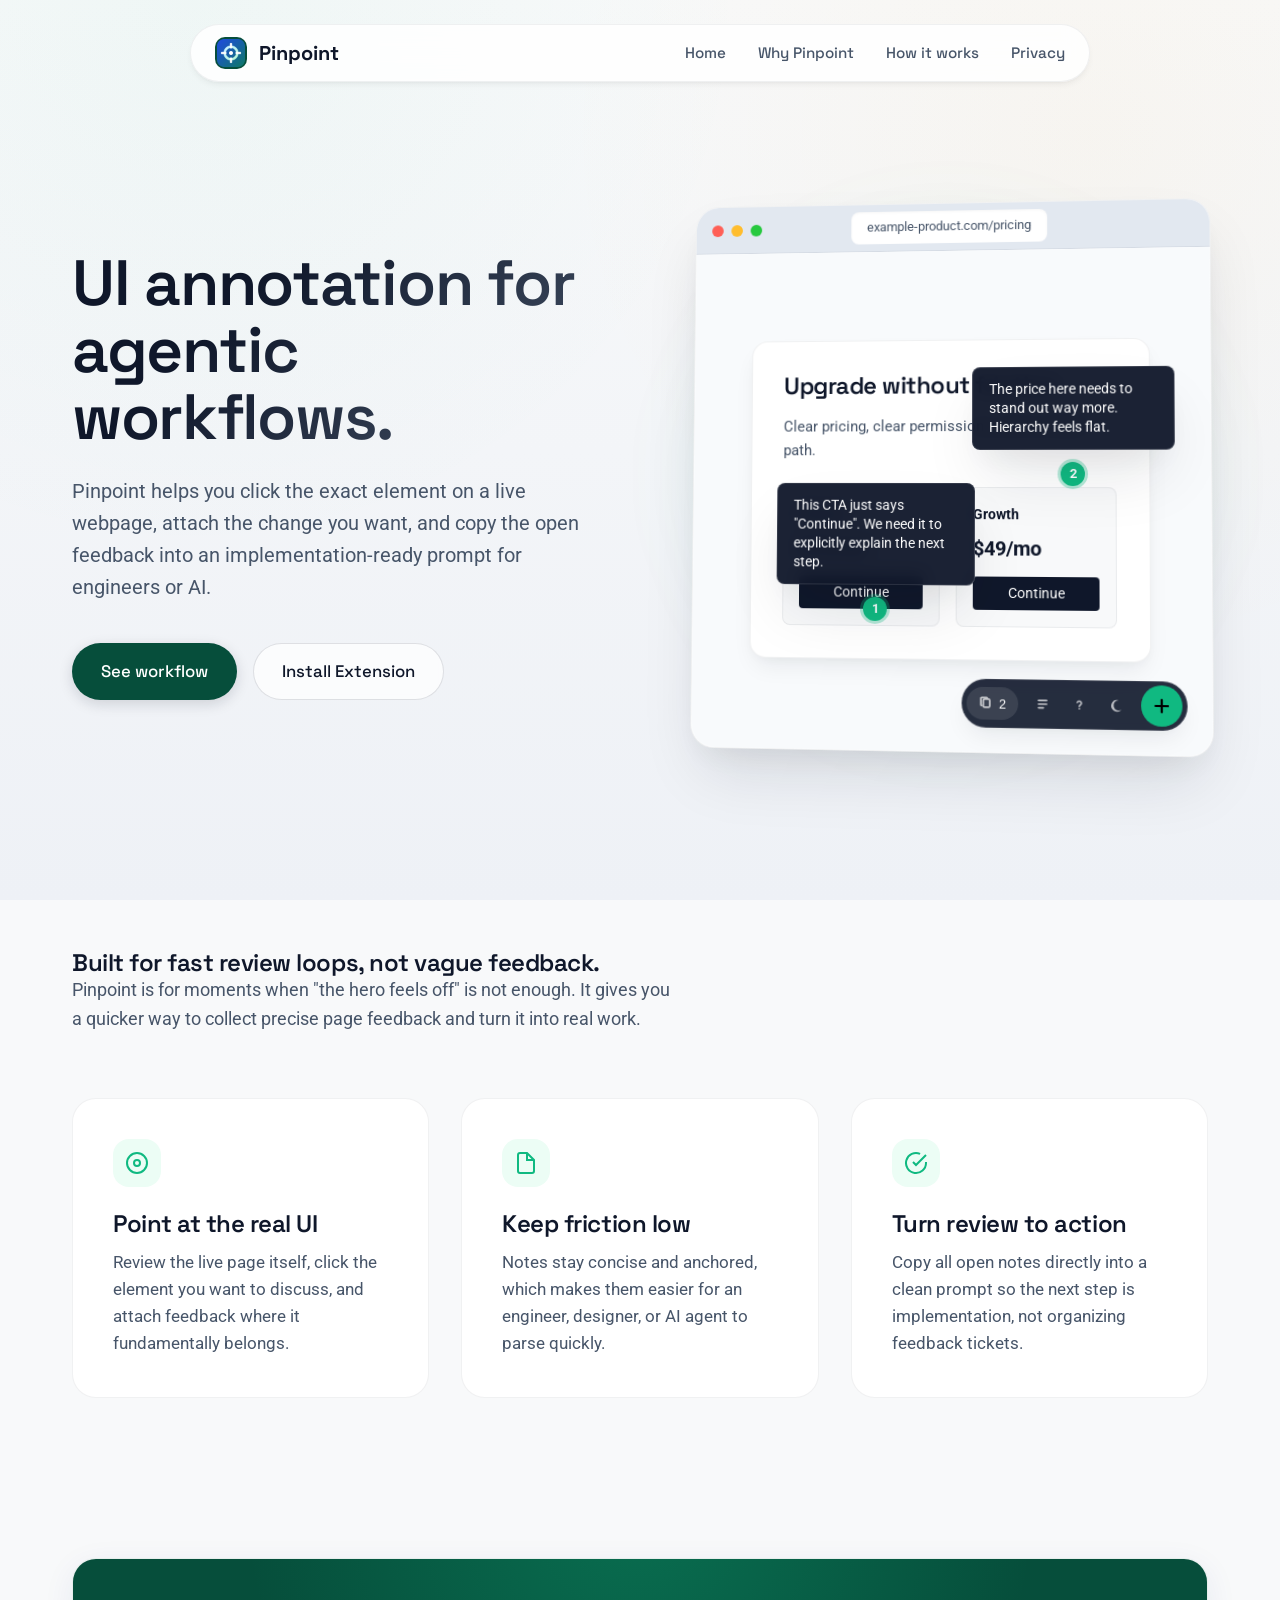
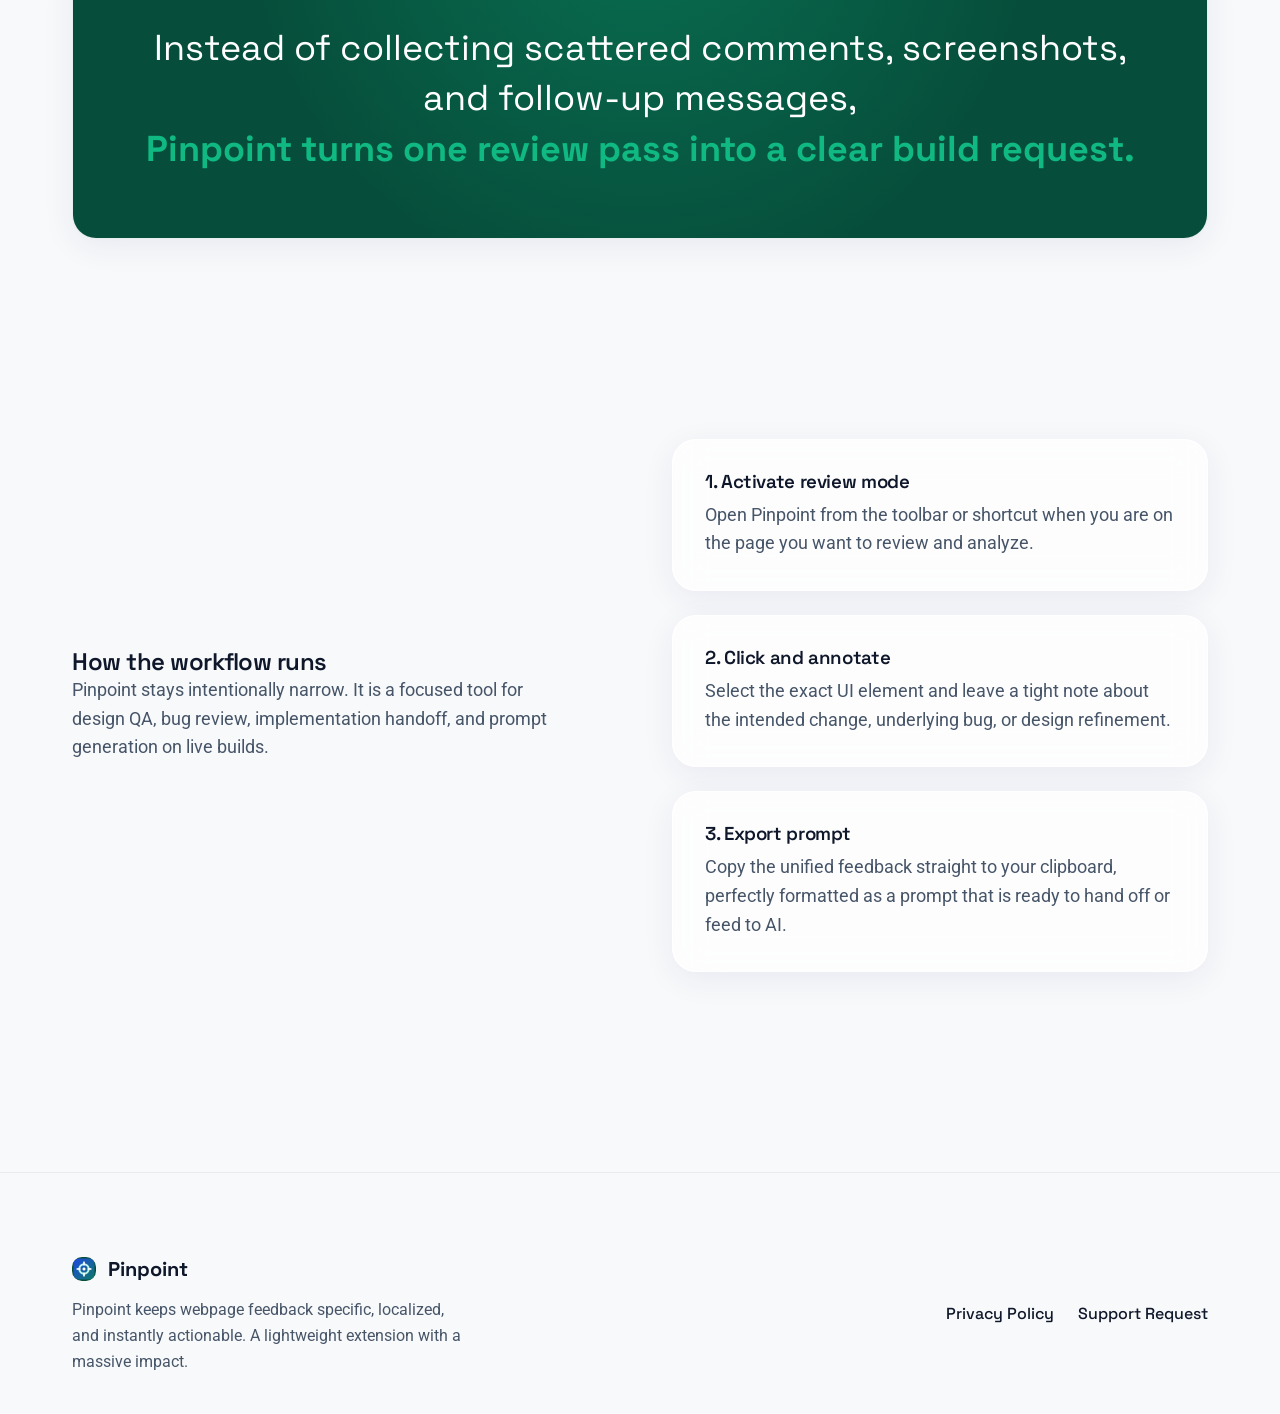
==== docs/index.html @ 6ac833c5 "chore: reset repo history and keep docs only" ====
<!doctype html>
<html lang="en">
  <head>
    <meta charset="utf-8" />
    <meta name="viewport" content="width=device-width, initial-scale=1" />
    <meta
      name="description"
      content="Pinpoint lets you annotate live webpages, capture precise UI feedback, and turn review notes into implementation-ready prompts."
    />
    <title>Pinpoint | Annotate Live UI and Turn Feedback Into Prompts</title>
    <link rel="icon" type="image/png" href="./assets/pinpoint-extension-icon.png" />
    <link rel="shortcut icon" type="image/png" href="./assets/pinpoint-extension-icon.png" />
    <link rel="stylesheet" href="./styles.css" />
  </head>
  <body>
    <!-- Navigation -->
    <div class="nav-wrapper">
      <nav class="navbar" aria-label="Primary">
        <a class="brand" href="#top" aria-label="Pinpoint home">
          <div class="brand-logo" aria-hidden="true">
            <img src="./assets/pinpoint-extension-icon.png" alt="" />
          </div>
          <span>Pinpoint</span>
        </a>
        <div class="nav-links">
          <a href="#top">Home</a>
          <a href="#why-pinpoint">Why Pinpoint</a>
          <a href="#how-it-works">How it works</a>
          <a href="./privacy.html">Privacy</a>
        </div>
      </nav>
    </div>

    <main id="top">
      <!-- Hero Section -->
      <section class="section hero">
        <div class="container grid-2">
          <div class="hero-content">
            <h1>UI annotation for agentic workflows.</h1>
            <p>
              Pinpoint helps you click the exact element on a live webpage, attach the change you want, and copy the open feedback into an implementation-ready prompt for engineers or AI.
            </p>
            <div class="hero-actions">
              <a class="btn btn-primary" href="#how-it-works">See workflow</a>
              <a class="btn btn-secondary" href="https://chromewebstore.google.com/">Install Extension</a>
            </div>
          </div>

          <!-- Browser Mockup Feature -->
          <div class="mockup-wrapper" aria-label="Pinpoint workflow preview">
            <div class="mockup-bg-blob"></div>
            <div class="browser-window">
              <div class="browser-header">
                <div class="browser-dots" aria-hidden="true">
                  <span class="dot-red"></span>
                  <span class="dot-yel"></span>
                  <span class="dot-grn"></span>
                </div>
                <div class="browser-url">example-product.com/pricing</div>
              </div>

              <div class="browser-body">
                <div class="browser-content-area">
                  <div class="mock-website">
                    <h2>Upgrade without friction</h2>
                    <p>Clear pricing, clear permissions, and a simple path.</p>
                    <div class="mock-grid">
                      <div class="mock-block">
                        <strong>Starter</strong>
                        <div style="font-size: 1.25rem; font-weight: 700; margin: 6px 0;">$15/mo</div>
                        <div style="margin-top: 12px; padding: 6px; background: var(--text-primary); color: white; text-align: center; border-radius: 4px;">Continue</div>
                      </div>
                      <div class="mock-block">
                        <strong>Growth</strong>
                        <div style="font-size: 1.25rem; font-weight: 700; margin: 6px 0;">$49/mo</div>
                        <div style="margin-top: 12px; padding: 6px; background: var(--text-primary); color: white; text-align: center; border-radius: 4px;">Continue</div>
                      </div>
                    </div>
                  </div>
                </div>

                <!-- Wireframe Toolbar mimicking real extension -->
                <div class="mock-anchor-shell">
                  <button class="mock-anchor-copy">
                    <svg viewBox="0 0 16 16" fill="none" stroke="currentColor" stroke-width="2" aria-hidden="true" style="width:14px;height:14px;opacity:0.7;">
                      <rect x="5.2" y="3.2" width="7.3" height="9.3" rx="1.6" />
                      <path d="M9.8 3.2V2.5a1 1 0 0 0-1-1H3.5a1 1 0 0 0-1 1v7.3a1 1 0 0 0 1 1h.7" />
                    </svg>
                    <span>2</span>
                  </button>
                  <div class="mock-anchor-actions">
                    <button>
                      <svg viewBox="0 0 20 20" fill="none" stroke="currentColor" stroke-width="2" stroke-linecap="round" style="width: 16px; height: 16px;"><path d="M5 5.5h10M5 10h10M5 14.5h6" /></svg>
                    </button>
                    <button>
                      <svg viewBox="0 0 20 20" fill="none" stroke="currentColor" stroke-width="2" stroke-linecap="round" style="width: 16px; height: 16px;"><path d="M7.5 7.2a2.6 2.6 0 0 1 5 1c0 1.8-2.5 2.2-2.5 4" /><path d="M10 14.9h.01" /></svg>
                    </button>
                    <button>
                      <svg viewBox="0 0 24 24" fill="currentColor" style="width: 16px; height: 16px;"><path d="M15.5 4.5a7.5 7.5 0 1 0 4 13.85A8.5 8.5 0 1 1 15.5 4.5z" /></svg>
                    </button>
                  </div>
                  <button class="mock-anchor-button" data-state="active">
                    <svg viewBox="0 0 24 24" stroke="currentColor" stroke-width="2.2" stroke-linecap="round" stroke-linejoin="round" fill="none" style="width: 24px; height: 24px;">
                      <path d="M12 6v12" /><path d="M6 12h12" />
                    </svg>
                  </button>
                </div>

                <!-- Interactive overlay annotations physically anchored to markers -->
                <div class="pin-wrapper pin-1-wrap">
                  <div class="annotation-pin">1</div>
                  <div class="annotation-popup popup-up">
                    This CTA just says "Continue". We need it to explicitly explain the next step.
                  </div>
                </div>

                <div class="pin-wrapper pin-2-wrap">
                  <div class="annotation-pin">2</div>
                  <div class="annotation-popup popup-up">
                    The price here needs to stand out way more. Hierarchy feels flat.
                  </div>
                </div>
              </div>
            </div>
          </div>
        </div>
      </section>

      <!-- Why Pinpoint -->
      <section class="section section-sm" id="why-pinpoint">
        <div class="container">
          <div style="max-width: 600px; margin-bottom: 64px;">
            <h2>Built for fast review loops, not vague feedback.</h2>
            <p>
              Pinpoint is for moments when "the hero feels off" is not enough. It gives you a quicker way to collect precise page feedback and turn it into real work.
            </p>
          </div>

          <div class="grid-3">
            <div class="card">
              <div class="card-icon">
                <svg viewBox="0 0 24 24" fill="none" stroke="currentColor" stroke-width="2">
                  <circle cx="12" cy="12" r="10"></circle>
                  <circle cx="12" cy="12" r="3"></circle>
                </svg>
              </div>
              <h3>Point at the real UI</h3>
              <p>Review the live page itself, click the element you want to discuss, and attach feedback where it fundamentally belongs.</p>
            </div>

            <div class="card">
              <div class="card-icon">
                <svg viewBox="0 0 24 24" fill="none" stroke="currentColor" stroke-width="2">
                  <path d="M13 2H6a2 2 0 0 0-2 2v16a2 2 0 0 0 2 2h12a2 2 0 0 0 2-2V9z"></path>
                  <polyline points="13 2 13 9 20 9"></polyline>
                </svg>
              </div>
              <h3>Keep friction low</h3>
              <p>Notes stay concise and anchored, which makes them easier for an engineer, designer, or AI agent to parse quickly.</p>
            </div>

            <div class="card">
              <div class="card-icon">
                <svg viewBox="0 0 24 24" fill="none" stroke="currentColor" stroke-width="2">
                  <path d="M22 11.08V12a10 10 0 1 1-5.93-9.14"></path>
                  <polyline points="22 4 12 14.01 9 11.01"></polyline>
                </svg>
              </div>
              <h3>Turn review to action</h3>
              <p>Copy all open notes directly into a clean prompt so the next step is implementation, not organizing feedback tickets.</p>
            </div>
          </div>
        </div>
      </section>

      <!-- Banner / Quote -->
      <section class="section section-sm">
        <div class="container">
          <div class="quote-box glass-panel">
            <p>
              Instead of collecting scattered comments, screenshots, and follow-up messages, <br/><strong>Pinpoint turns one review pass into a clear build request.</strong>
            </p>
          </div>
        </div>
      </section>

      <!-- How it Works -->
      <section class="section" id="how-it-works">
        <div class="container grid-2">
          <div>
            <h2>How the workflow runs</h2>
            <p style="max-width: 480px;">
              Pinpoint stays intentionally narrow. It is a focused tool for design QA, bug review, implementation handoff, and prompt generation on live builds.
            </p>
          </div>
          
          <div style="display: flex; flex-direction: column; gap: 24px;">
            <div class="glass-panel" style="padding: 32px;">
              <h3 style="margin-bottom: 8px;">1. Activate review mode</h3>
              <p>Open Pinpoint from the toolbar or shortcut when you are on the page you want to review and analyze.</p>
            </div>
            <div class="glass-panel" style="padding: 32px;">
              <h3 style="margin-bottom: 8px;">2. Click and annotate</h3>
              <p>Select the exact UI element and leave a tight note about the intended change, underlying bug, or design refinement.</p>
            </div>
            <div class="glass-panel" style="padding: 32px;">
              <h3 style="margin-bottom: 8px;">3. Export prompt</h3>
              <p>Copy the unified feedback straight to your clipboard, perfectly formatted as a prompt that is ready to hand off or feed to AI.</p>
            </div>
          </div>
        </div>
      </section>
    </main>

    <!-- Footer -->
    <footer>
      <div class="container footer-content">
        <div class="footer-brand">
          <div class="brand">
            <div class="brand-logo" style="width: 24px; height: 24px;">
              <img src="./assets/pinpoint-extension-icon.png" alt="" />
            </div>
            Pinpoint
          </div>
          <p>Pinpoint keeps webpage feedback specific, localized, and instantly actionable. A lightweight extension with a massive impact.</p>
        </div>
        
        <div class="footer-links">
          <a href="./privacy.html">Privacy Policy</a>
          <a href="mailto:ztnbqfspcs@privaterelay.appleid.com">Support Request</a>
        </div>
      </div>
    </footer>
  </body>
</html>
---- docs/styles.css ----
/* Pinpoint Extension - Premium Design System */

@import url('https://fonts.googleapis.com/css2?family=Roboto:wght@400;500;700&family=Space+Grotesk:wght@400;500;600;700&display=swap');

:root {
  /* Color System */
  /* A refined, ultra-modern low-contrast background layered with distinct vibrant accents */
  --bg-primary: #f8f9fa;
  --bg-secondary: #eef1f6;
  --bg-tertiary: #e2e8f0;
  
  --surface-default: rgba(255, 255, 255, 0.7);
  --surface-solid: #ffffff;
  --surface-raised: rgba(255, 255, 255, 0.9);
  --surface-inverse: #064e3b; /* Dark solid surface for primary CTAs, logo bg, etc. */
  
  --text-primary: #0f172a;
  --text-secondary: #475569;
  --text-inverse: #ffffff;
  
  --border-subtle: rgba(15, 23, 42, 0.06);
  --border-strong: rgba(15, 23, 42, 0.12);
  
  /* Brand Accents - Emerald & Deep Slate */
  --accent-base: #10b981;
  --accent-hover: #059669;
  --accent-deep: #064e3b;
  --accent-surface: #ecfdf5;
  --accent-glow: rgba(16, 185, 129, 0.25);
  
  --gold-highlight: #f59e0b;
  --gold-glow: rgba(245, 158, 11, 0.2);

  /* Typography */
  --font-heading: 'Space Grotesk', system-ui, -apple-system, sans-serif;
  --font-body: 'Roboto', system-ui, -apple-system, sans-serif;

  /* Shadows for depth */
  --shadow-sm: 0 4px 6px -1px rgba(0, 0, 0, 0.05), 0 2px 4px -2px rgba(0, 0, 0, 0.05);
  --shadow-md: 0 12px 24px -6px rgba(15, 23, 42, 0.08), 0 4px 12px -4px rgba(15, 23, 42, 0.04);
  --shadow-xl: 0 32px 64px -12px rgba(15, 23, 42, 0.12), 0 16px 32px -8px rgba(15, 23, 42, 0.06);
  --shadow-glass: 0 8px 32px 0 rgba(31, 38, 135, 0.07);

  /* Radii */
  --radius-sm: 8px;
  --radius-md: 16px;
  --radius-lg: 24px;
  --radius-full: 9999px;

  /* Layout */
  --container-max: 1200px;
  --container-padding: 32px;
  
  /* Transitions */
  --trans-smooth: all 0.3s cubic-bezier(0.4, 0, 0.2, 1);
  --trans-bounce: all 0.5s cubic-bezier(0.34, 1.56, 0.64, 1);
}

/* =========================================================================
   Base Resets & Globals
   ========================================================================= */

* {
  box-sizing: border-box;
  margin: 0;
  padding: 0;
}

html {
  scroll-behavior: smooth;
  font-size: 16px;
}

body {
  font-family: var(--font-body);
  color: var(--text-primary);
  background-color: var(--bg-primary);
  /* A beautiful subtle gradient that feels dimensional */
  background-image: 
    radial-gradient(circle at 15% 0%, rgba(16, 185, 129, 0.04) 0%, transparent 40%),
    radial-gradient(circle at 85% 15%, rgba(245, 158, 11, 0.04) 0%, transparent 40%),
    linear-gradient(180deg, var(--bg-primary) 0%, var(--bg-secondary) 100%);
  background-attachment: fixed;
  line-height: 1.6;
  -webkit-font-smoothing: antialiased;
  position: relative;
  overflow-x: hidden;
}

h1, h2, h3, h4, h5, h6 {
  font-family: var(--font-heading);
  color: var(--text-primary);
  line-height: 1.1;
  letter-spacing: -0.02em;
  font-weight: 600;
}

p {
  color: var(--text-secondary);
  font-size: 1.125rem;
}

a {
  color: inherit;
  text-decoration: none;
  transition: var(--trans-smooth);
}

img {
  max-width: 100%;
  display: block;
}

/* =========================================================================
   Layout & Containers
   ========================================================================= */

.container {
  width: 100%;
  max-width: var(--container-max);
  margin: 0 auto;
  padding: 0 var(--container-padding);
}

.section {
  padding: 120px 0;
  position: relative;
}

.section-sm {
  padding: 80px 0;
}

.grid-2 {
  display: grid;
  grid-template-columns: repeat(2, 1fr);
  gap: 64px;
  align-items: center;
}

.grid-3 {
  display: grid;
  grid-template-columns: repeat(3, 1fr);
  gap: 32px;
}

@media (max-width: 1024px) {
  .grid-2 { gap: 48px; }
  .grid-3 { gap: 24px; }
}

@media (max-width: 768px) {
  .grid-2, .grid-3 { grid-template-columns: 1fr; }
  .section { padding: 80px 0; }
  .section-sm { padding: 48px 0; }
}

/* =========================================================================
   UI Components: Buttons
   ========================================================================= */

.btn {
  display: inline-flex;
  align-items: center;
  justify-content: center;
  gap: 12px;
  padding: 14px 28px;
  border-radius: var(--radius-full);
  font-weight: 500;
  font-size: 1.05rem;
  font-family: var(--font-heading);
  cursor: pointer;
  border: 1px solid transparent;
  transition: var(--trans-bounce);
  user-select: none;
}

.btn:active {
  transform: scale(0.97) !important;
}

.btn-primary {
  background: var(--surface-inverse);
  color: var(--text-inverse);
  box-shadow: 0 4px 14px rgba(15, 23, 42, 0.15);
}

.btn-primary:hover {
  background: var(--accent-deep);
  transform: translateY(-2px);
  box-shadow: 0 8px 24px rgba(6, 78, 59, 0.3);
}

.btn-secondary {
  background: var(--surface-default);
  backdrop-filter: blur(8px);
  border: 1px solid var(--border-strong);
  color: var(--text-primary);
}

.btn-secondary:hover {
  background: var(--surface-raised);
  transform: translateY(-2px);
  border-color: var(--text-primary);
}

/* =========================================================================
   UI Components: Glass Cards
   ========================================================================= */

.glass-panel {
  background: var(--surface-default);
  backdrop-filter: blur(16px);
  -webkit-backdrop-filter: blur(16px);
  border: 1px solid var(--surface-raised);
  border-radius: var(--radius-lg);
  box-shadow: var(--shadow-glass);
}

.card {
  padding: 40px;
  border-radius: var(--radius-lg);
  background: var(--surface-solid);
  border: 1px solid var(--border-subtle);
  transition: var(--trans-smooth);
  height: 100%;
  display: flex;
  flex-direction: column;
}

.card:hover {
  transform: translateY(-4px);
  box-shadow: var(--shadow-md);
  border-color: var(--accent-glow);
}

.card-icon {
  width: 48px;
  height: 48px;
  border-radius: var(--radius-md);
  background: var(--accent-surface);
  color: var(--accent-base);
  display: grid;
  place-items: center;
  margin-bottom: 24px;
}

.card-icon svg {
  width: 24px;
  height: 24px;
}

.card h3 {
  font-size: 1.5rem;
  margin-bottom: 12px;
}

.card p {
  font-size: 1.05rem;
  margin-bottom: 0;
  flex-grow: 1;
}

/* =========================================================================
   Topbar Navigation
   ========================================================================= */

.nav-wrapper {
  position: fixed;
  top: 24px;
  left: 0;
  width: 100%;
  z-index: 100;
  display: flex;
  justify-content: center;
  padding: 0 var(--container-padding);
}

.navbar {
  display: flex;
  align-items: center;
  justify-content: space-between;
  padding: 12px 24px;
  background: rgba(255, 255, 255, 0.85);
  backdrop-filter: blur(12px);
  -webkit-backdrop-filter: blur(12px);
  border-radius: var(--radius-full);
  border: 1px solid var(--border-subtle);
  box-shadow: var(--shadow-sm);
  width: 100%;
  max-width: 900px;
  transition: var(--trans-smooth);
}

.brand {
  display: flex;
  align-items: center;
  gap: 12px;
  font-family: var(--font-heading);
  font-weight: 700;
  font-size: 1.25rem;
  color: var(--text-primary);
}

.brand-logo {
  width: 32px;
  height: 32px;
  background: var(--surface-inverse);
  border-radius: 10px;
  display: grid;
  place-items: center;
  color: var(--text-inverse);
}

.brand-logo svg {
  width: 18px;
  height: 18px;
}

.brand-logo img {
  width: 100%;
  height: 100%;
  border-radius: inherit;
  object-fit: cover;
}

.nav-links {
  display: flex;
  align-items: center;
  gap: 32px;
}

.nav-links a {
  font-family: var(--font-heading);
  font-weight: 500;
  font-size: 0.95rem;
  color: var(--text-secondary);
}

.nav-links a:hover {
  color: var(--text-primary);
}

@media (max-width: 640px) {
  .nav-links { display: none; }
}

/* =========================================================================
   Hero Section
   ========================================================================= */

.hero {
  padding-top: 200px;
  padding-bottom: 120px;
}

.hero-content {
  max-width: 580px;
}

.hero .grid-2 {
  gap: 96px;
  align-items: center;
}

.eyebrow {
  display: inline-block;
  padding: 8px 16px;
  background: var(--accent-surface);
  color: var(--accent-hover);
  border-radius: var(--radius-full);
  font-family: var(--font-heading);
  font-weight: 600;
  font-size: 0.875rem;
  text-transform: uppercase;
  letter-spacing: 0.05em;
  margin-bottom: 24px;
}

.hero h1 {
  font-size: clamp(3rem, 5vw, 4.5rem);
  margin-bottom: 24px;
  /* subtle text gradient for the main header */
  background: linear-gradient(135deg, var(--text-primary) 30%, #475569 100%);
  -webkit-background-clip: text;
  background-clip: text;
  -webkit-text-fill-color: transparent;
  line-height: 1.05;
}

.hero p {
  font-size: 1.25rem;
  margin-bottom: 40px;
  max-width: 520px;
}

.hero-actions {
  display: flex;
  flex-wrap: wrap;
  gap: 16px;
}

/* =========================================================================
   Browser Mockup (macOS Style)
   ========================================================================= */

.mockup-wrapper {
  position: relative;
  z-index: 10;
  perspective: 1000px;
}

.mockup-bg-blob {
  position: absolute;
  width: 120%;
  height: 120%;
  top: -10%;
  left: -10%;
  background: radial-gradient(circle at 50% 50%, var(--accent-glow) 0%, transparent 60%);
  z-index: -1;
  filter: blur(40px);
}

.browser-window {
  background: var(--surface-solid);
  border-radius: var(--radius-lg);
  border: 1px solid var(--border-subtle);
  box-shadow: var(--shadow-xl);
  overflow: hidden;
  display: flex;
  flex-direction: column;
  transform: rotateY(-4deg) rotateX(2deg);
  transition: transform 0.6s cubic-bezier(0.2, 0.8, 0.2, 1);
}

.mockup-wrapper:hover .browser-window {
  transform: rotateY(0deg) rotateX(0deg);
}

.browser-header {
  height: 48px;
  background: var(--bg-tertiary);
  display: flex;
  align-items: center;
  padding: 0 16px;
  border-bottom: 1px solid var(--border-subtle);
  position: relative;
}

.browser-dots {
  display: flex;
  gap: 8px;
}

.browser-dots span {
  width: 12px;
  height: 12px;
  border-radius: 50%;
}
.dot-red { background: #ff5f56; }
.dot-yel { background: #ffbd2e; }
.dot-grn { background: #27c93f; }

.browser-url {
  position: absolute;
  left: 50%;
  transform: translateX(-50%);
  background: var(--surface-solid);
  padding: 6px 16px;
  border-radius: var(--radius-sm);
  font-size: 0.8rem;
  color: var(--text-secondary);
  font-family: var(--font-body);
  box-shadow: inset 0 1px 3px rgba(0,0,0,0.04);
  max-width: 55%;
  white-space: nowrap;
  overflow: hidden;
  text-overflow: ellipsis;
}

.browser-body {
  position: relative;
  height: 500px;
  background: #f8fafc;
  display: flex;
}

.browser-content-area {
  flex: 1;
  padding: 40px;
  display: flex;
  flex-direction: column;
  align-items: center;
  justify-content: center;
}

/* Mock Website inside Browser */
.mock-website {
  width: 100%;
  max-width: 400px;
  background: white;
  padding: 32px;
  border-radius: var(--radius-md);
  box-shadow: var(--shadow-md);
  border: 1px solid var(--border-subtle);
}

.mock-website h2 {
  font-size: 1.5rem;
  margin-bottom: 16px;
}

.mock-website p {
  font-size: 0.95rem;
  margin-bottom: 24px;
}

.mock-grid {
  display: grid;
  grid-template-columns: 1fr 1fr;
  gap: 16px;
}

.mock-block {
  padding: 16px;
  background: var(--bg-primary);
  border-radius: var(--radius-sm);
  border: 1px solid var(--border-subtle);
  font-size: 0.85rem;
}

/* Annotations inside Mockup */
.pin-wrapper {
  position: absolute;
  z-index: 20;
}

/* Marker 1 focuses on the 'Starter' Continue button at bottom-left */
.pin-1-wrap { bottom: 28%; left: 36%; }
/* Marker 2 focuses on the 'Growth' Price at top-right of the block */
.pin-2-wrap { top: 45%; right: 26%; }

.annotation-pin {
  width: 24px;
  height: 24px;
  background: var(--accent-base);
  color: #fff;
  border-radius: 50%;
  display: flex;
  align-items: center;
  justify-content: center;
  font-weight: 700;
  font-size: 0.8rem;
  box-shadow: 0 0 0 3px rgba(16, 185, 129, 0.3); /* Match accent color */
  position: absolute;
  top: -12px;
  left: -12px;
}

.annotation-popup {
  position: absolute;
  background: rgba(15, 23, 42, 0.95);
  backdrop-filter: blur(8px);
  color: white;
  padding: 12px 16px;
  border-radius: var(--radius-sm);
  width: 200px;
  font-size: 0.85rem;
  line-height: 1.4;
  box-shadow: var(--shadow-xl);
  border: 1px solid rgba(255, 255, 255, 0.1);
}

.popup-up {
  bottom: 24px; /* Floats directly above the pin */
  left: -100px;
}

/* Extension-like Toolbar */
.mock-anchor-shell {
  position: absolute;
  bottom: 24px;
  right: 24px;
  height: 48px;
  background: rgba(15, 23, 42, 0.9);
  backdrop-filter: blur(8px);
  border-radius: 24px;
  display: flex;
  align-items: center;
  padding: 4px;
  gap: 8px;
  box-shadow: var(--shadow-md);
  border: 1px solid rgba(255, 255, 255, 0.1);
  z-index: 30;
}

.mock-anchor-copy {
  display: flex;
  align-items: center;
  gap: 6px;
  padding: 0 12px;
  color: white;
  background: rgba(255, 255, 255, 0.1);
  border: none;
  border-radius: 20px;
  height: 32px;
  font-size: 0.8rem;
  cursor: pointer;
}

.mock-anchor-actions {
  display: flex;
  align-items: center;
  gap: 4px;
}

.mock-anchor-actions button {
  width: 32px;
  height: 32px;
  border-radius: 50%;
  border: none;
  background: transparent;
  color: rgba(255, 255, 255, 0.7);
  display: flex;
  align-items: center;
  justify-content: center;
  padding: 6px;
}

.mock-anchor-button {
  width: 40px;
  height: 40px;
  border-radius: 50%;
  background: var(--accent-base);
  border: none;
  color: black;
  display: flex;
  align-items: center;
  justify-content: center;
}

@media (max-width: 640px) {
  .browser-body { height: 400px; }
  .annotation-popup { display: none; }
}

/* =========================================================================
   Call Out / Quote Section
   ========================================================================= */

.quote-box {
  background: var(--accent-deep);
  border-radius: var(--radius-lg);
  padding: 64px;
  text-align: center;
  color: var(--surface-default);
  position: relative;
  overflow: hidden;
}

.quote-box::before {
  content: '';
  position: absolute;
  top: 0; left: 0; right: 0; bottom: 0;
  background: radial-gradient(circle at 50% -20%, rgba(16, 185, 129, 0.3) 0%, transparent 60%);
  pointer-events: none;
}

.quote-box p {
  font-size: clamp(1.5rem, 3vw, 2.25rem);
  color: var(--text-inverse);
  font-family: var(--font-heading);
  line-height: 1.4;
  position: relative;
  z-index: 1;
}

.quote-box strong {
  color: var(--accent-base);
}

@media (max-width: 768px) {
  .quote-box { padding: 40px 24px; }
}

/* =========================================================================
   Footer
   ========================================================================= */

footer {
  padding: 80px 0 40px;
  border-top: 1px solid var(--border-subtle);
  margin-top: 80px;
}

.footer-content {
  display: flex;
  align-items: center;
  justify-content: space-between;
  flex-wrap: wrap;
  gap: 32px;
}

.footer-brand {
  display: flex;
  flex-direction: column;
  gap: 12px;
}

.footer-brand p {
  max-width: 400px;
  font-size: 1rem;
}

.footer-links {
  display: flex;
  gap: 24px;
  font-family: var(--font-heading);
  font-weight: 500;
}

.footer-links a:hover {
  filter: brightness(0.6);
}

/* =========================================================================
   Typography Overrides for Privacy document
   ========================================================================= */
.prose {
  max-width: 800px;
  margin: 0 auto;
}

.prose h1 {
  font-size: clamp(2.5rem, 4vw, 3.5rem);
  margin-bottom: 16px;
}

.prose h2 {
  font-size: 1.75rem;
  margin-top: 48px;
  margin-bottom: 24px;
  color: var(--text-primary);
}

.prose p, .prose ul, .prose li {
  font-size: 1.125rem;
  margin-bottom: 24px;
}

.prose ul {
  padding-left: 24px;
}

.prose li {
  margin-bottom: 12px;
}

.prose code {
  background: var(--bg-tertiary);
  padding: 4px 8px;
  border-radius: 6px;
  font-family: 'Space Grotesk', monospace;
  font-size: 0.9em;
  color: var(--text-primary);
}

.meta-text {
  color: var(--text-secondary);
  font-family: var(--font-heading);
  font-weight: 500;
  letter-spacing: 0.05em;
  text-transform: uppercase;
  font-size: 0.85rem;
  margin-bottom: 48px;
  display: inline-block;
  padding-bottom: 16px;
  border-bottom: 2px solid var(--accent-base);
}
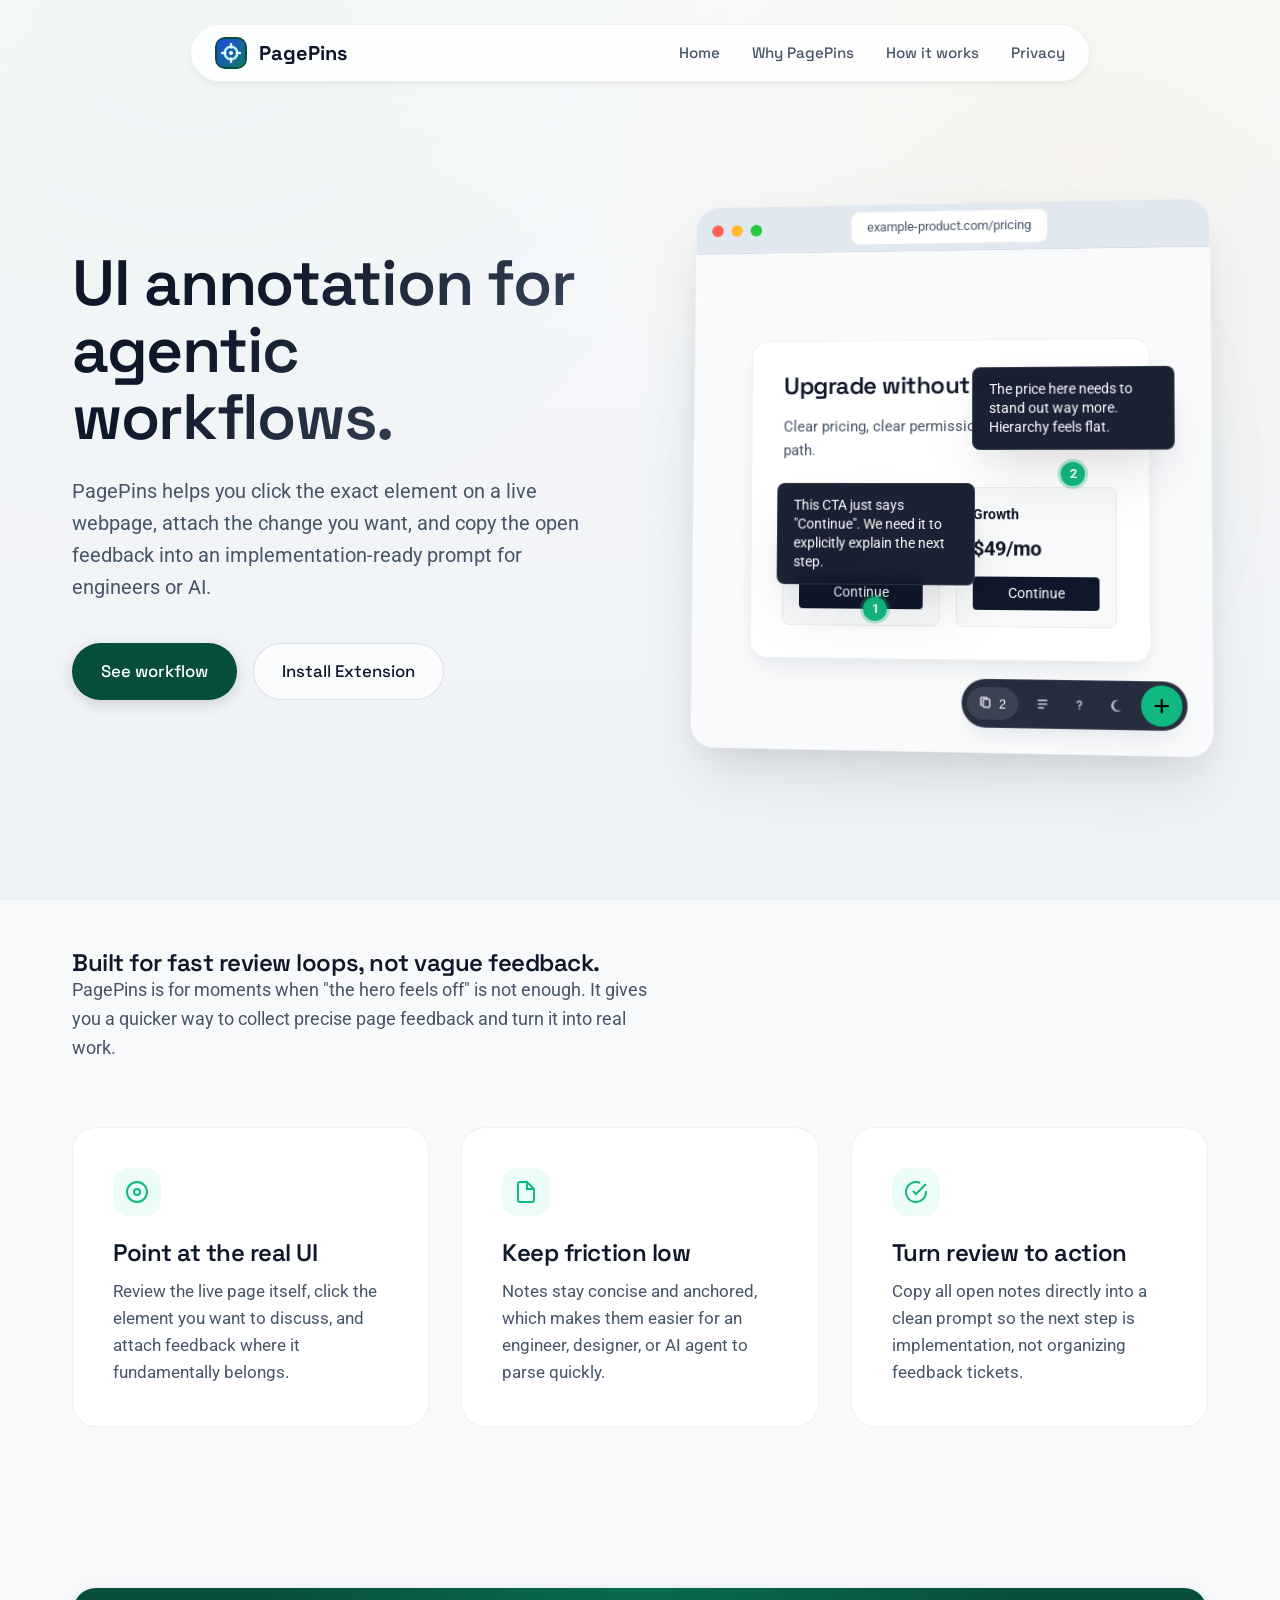
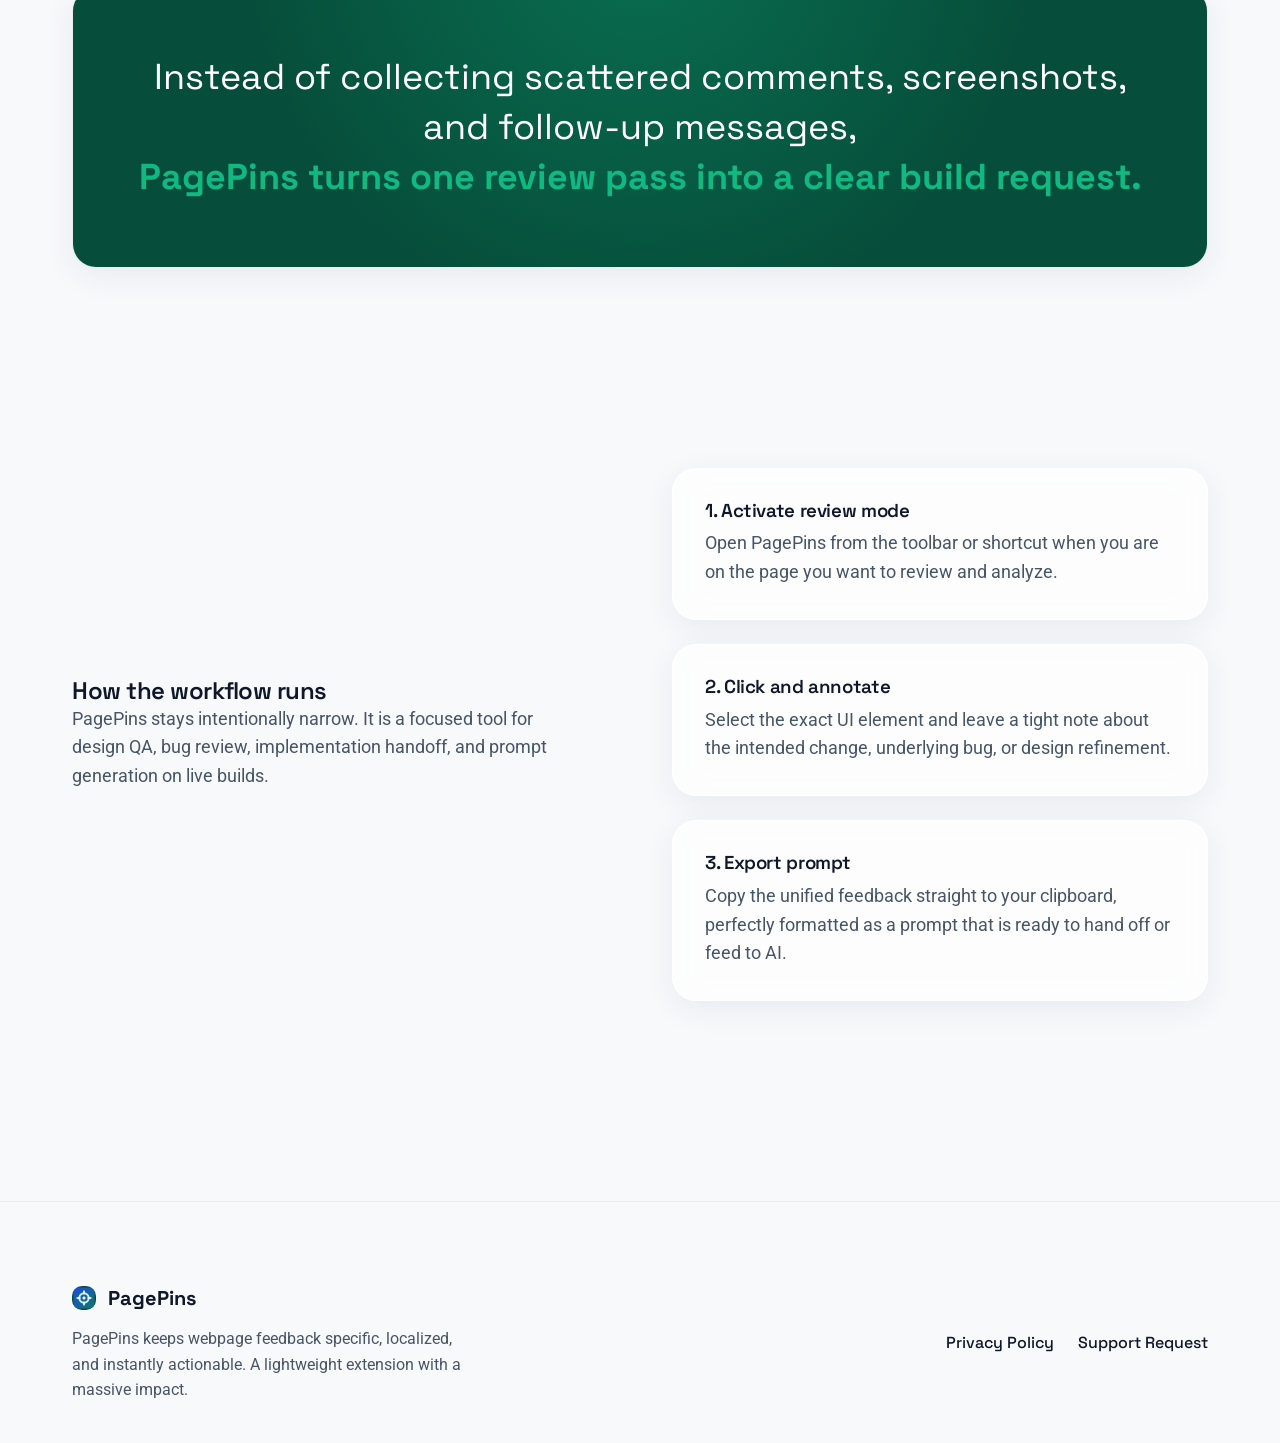
==== commit 58ca06f2: "chore: rebrand public site from Pinpoint to PagePins" ====
--- a/docs/index.html
+++ b/docs/index.html
@@ -5,26 +5,26 @@
     <meta name="viewport" content="width=device-width, initial-scale=1" />
     <meta
       name="description"
-      content="Pinpoint lets you annotate live webpages, capture precise UI feedback, and turn review notes into implementation-ready prompts."
+      content="PagePins lets you annotate live webpages, capture precise UI feedback, and turn review notes into implementation-ready prompts."
     />
-    <title>Pinpoint | Annotate Live UI and Turn Feedback Into Prompts</title>
-    <link rel="icon" type="image/png" href="./assets/pinpoint-extension-icon.png" />
-    <link rel="shortcut icon" type="image/png" href="./assets/pinpoint-extension-icon.png" />
+    <title>PagePins | Annotate Live UI and Turn Feedback Into Prompts</title>
+    <link rel="icon" type="image/png" href="./assets/pagepins-extension-icon.png" />
+    <link rel="shortcut icon" type="image/png" href="./assets/pagepins-extension-icon.png" />
     <link rel="stylesheet" href="./styles.css" />
   </head>
   <body>
     <!-- Navigation -->
     <div class="nav-wrapper">
       <nav class="navbar" aria-label="Primary">
-        <a class="brand" href="#top" aria-label="Pinpoint home">
+        <a class="brand" href="#top" aria-label="PagePins home">
           <div class="brand-logo" aria-hidden="true">
-            <img src="./assets/pinpoint-extension-icon.png" alt="" />
-          </div>
-          <span>Pinpoint</span>
+            <img src="./assets/pagepins-extension-icon.png" alt="" />
+          </div>
+          <span>PagePins</span>
         </a>
         <div class="nav-links">
           <a href="#top">Home</a>
-          <a href="#why-pinpoint">Why Pinpoint</a>
+          <a href="#why-pagepins">Why PagePins</a>
           <a href="#how-it-works">How it works</a>
           <a href="./privacy.html">Privacy</a>
         </div>
@@ -38,7 +38,7 @@
           <div class="hero-content">
             <h1>UI annotation for agentic workflows.</h1>
             <p>
-              Pinpoint helps you click the exact element on a live webpage, attach the change you want, and copy the open feedback into an implementation-ready prompt for engineers or AI.
+              PagePins helps you click the exact element on a live webpage, attach the change you want, and copy the open feedback into an implementation-ready prompt for engineers or AI.
             </p>
             <div class="hero-actions">
               <a class="btn btn-primary" href="#how-it-works">See workflow</a>
@@ -47,7 +47,7 @@
           </div>
 
           <!-- Browser Mockup Feature -->
-          <div class="mockup-wrapper" aria-label="Pinpoint workflow preview">
+          <div class="mockup-wrapper" aria-label="PagePins workflow preview">
             <div class="mockup-bg-blob"></div>
             <div class="browser-window">
               <div class="browser-header">
@@ -126,13 +126,13 @@
         </div>
       </section>
 
-      <!-- Why Pinpoint -->
-      <section class="section section-sm" id="why-pinpoint">
+      <!-- Why PagePins -->
+      <section class="section section-sm" id="why-pagepins">
         <div class="container">
           <div style="max-width: 600px; margin-bottom: 64px;">
             <h2>Built for fast review loops, not vague feedback.</h2>
             <p>
-              Pinpoint is for moments when "the hero feels off" is not enough. It gives you a quicker way to collect precise page feedback and turn it into real work.
+              PagePins is for moments when "the hero feels off" is not enough. It gives you a quicker way to collect precise page feedback and turn it into real work.
             </p>
           </div>
 
@@ -178,7 +178,7 @@
         <div class="container">
           <div class="quote-box glass-panel">
             <p>
-              Instead of collecting scattered comments, screenshots, and follow-up messages, <br/><strong>Pinpoint turns one review pass into a clear build request.</strong>
+              Instead of collecting scattered comments, screenshots, and follow-up messages, <br/><strong>PagePins turns one review pass into a clear build request.</strong>
             </p>
           </div>
         </div>
@@ -190,14 +190,14 @@
           <div>
             <h2>How the workflow runs</h2>
             <p style="max-width: 480px;">
-              Pinpoint stays intentionally narrow. It is a focused tool for design QA, bug review, implementation handoff, and prompt generation on live builds.
+              PagePins stays intentionally narrow. It is a focused tool for design QA, bug review, implementation handoff, and prompt generation on live builds.
             </p>
           </div>
           
           <div style="display: flex; flex-direction: column; gap: 24px;">
             <div class="glass-panel" style="padding: 32px;">
               <h3 style="margin-bottom: 8px;">1. Activate review mode</h3>
-              <p>Open Pinpoint from the toolbar or shortcut when you are on the page you want to review and analyze.</p>
+              <p>Open PagePins from the toolbar or shortcut when you are on the page you want to review and analyze.</p>
             </div>
             <div class="glass-panel" style="padding: 32px;">
               <h3 style="margin-bottom: 8px;">2. Click and annotate</h3>
@@ -218,11 +218,11 @@
         <div class="footer-brand">
           <div class="brand">
             <div class="brand-logo" style="width: 24px; height: 24px;">
-              <img src="./assets/pinpoint-extension-icon.png" alt="" />
-            </div>
-            Pinpoint
-          </div>
-          <p>Pinpoint keeps webpage feedback specific, localized, and instantly actionable. A lightweight extension with a massive impact.</p>
+              <img src="./assets/pagepins-extension-icon.png" alt="" />
+            </div>
+            PagePins
+          </div>
+          <p>PagePins keeps webpage feedback specific, localized, and instantly actionable. A lightweight extension with a massive impact.</p>
         </div>
         
         <div class="footer-links">
--- a/docs/styles.css
+++ b/docs/styles.css
@@ -1,4 +1,4 @@
-/* Pinpoint Extension - Premium Design System */
+/* PagePins Extension - Premium Design System */
 
 @import url('https://fonts.googleapis.com/css2?family=Roboto:wght@400;500;700&family=Space+Grotesk:wght@400;500;600;700&display=swap');
 
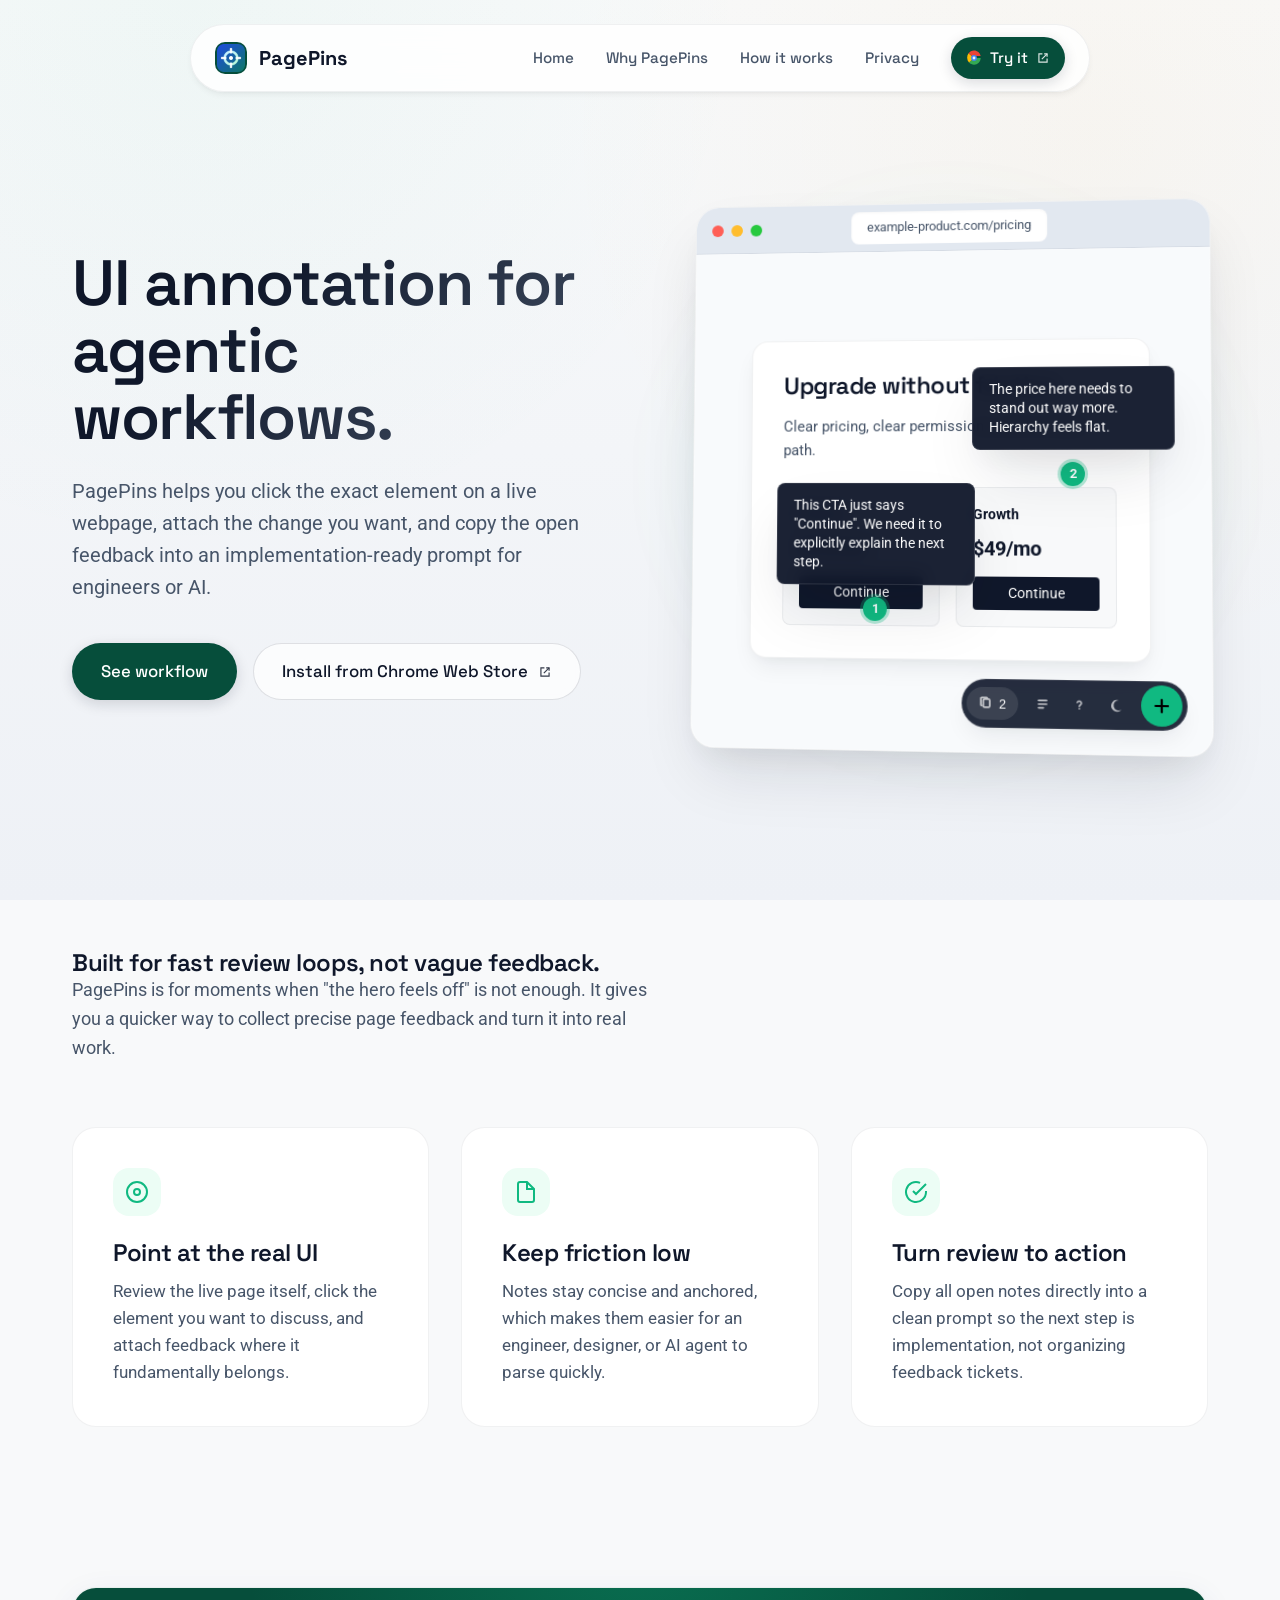
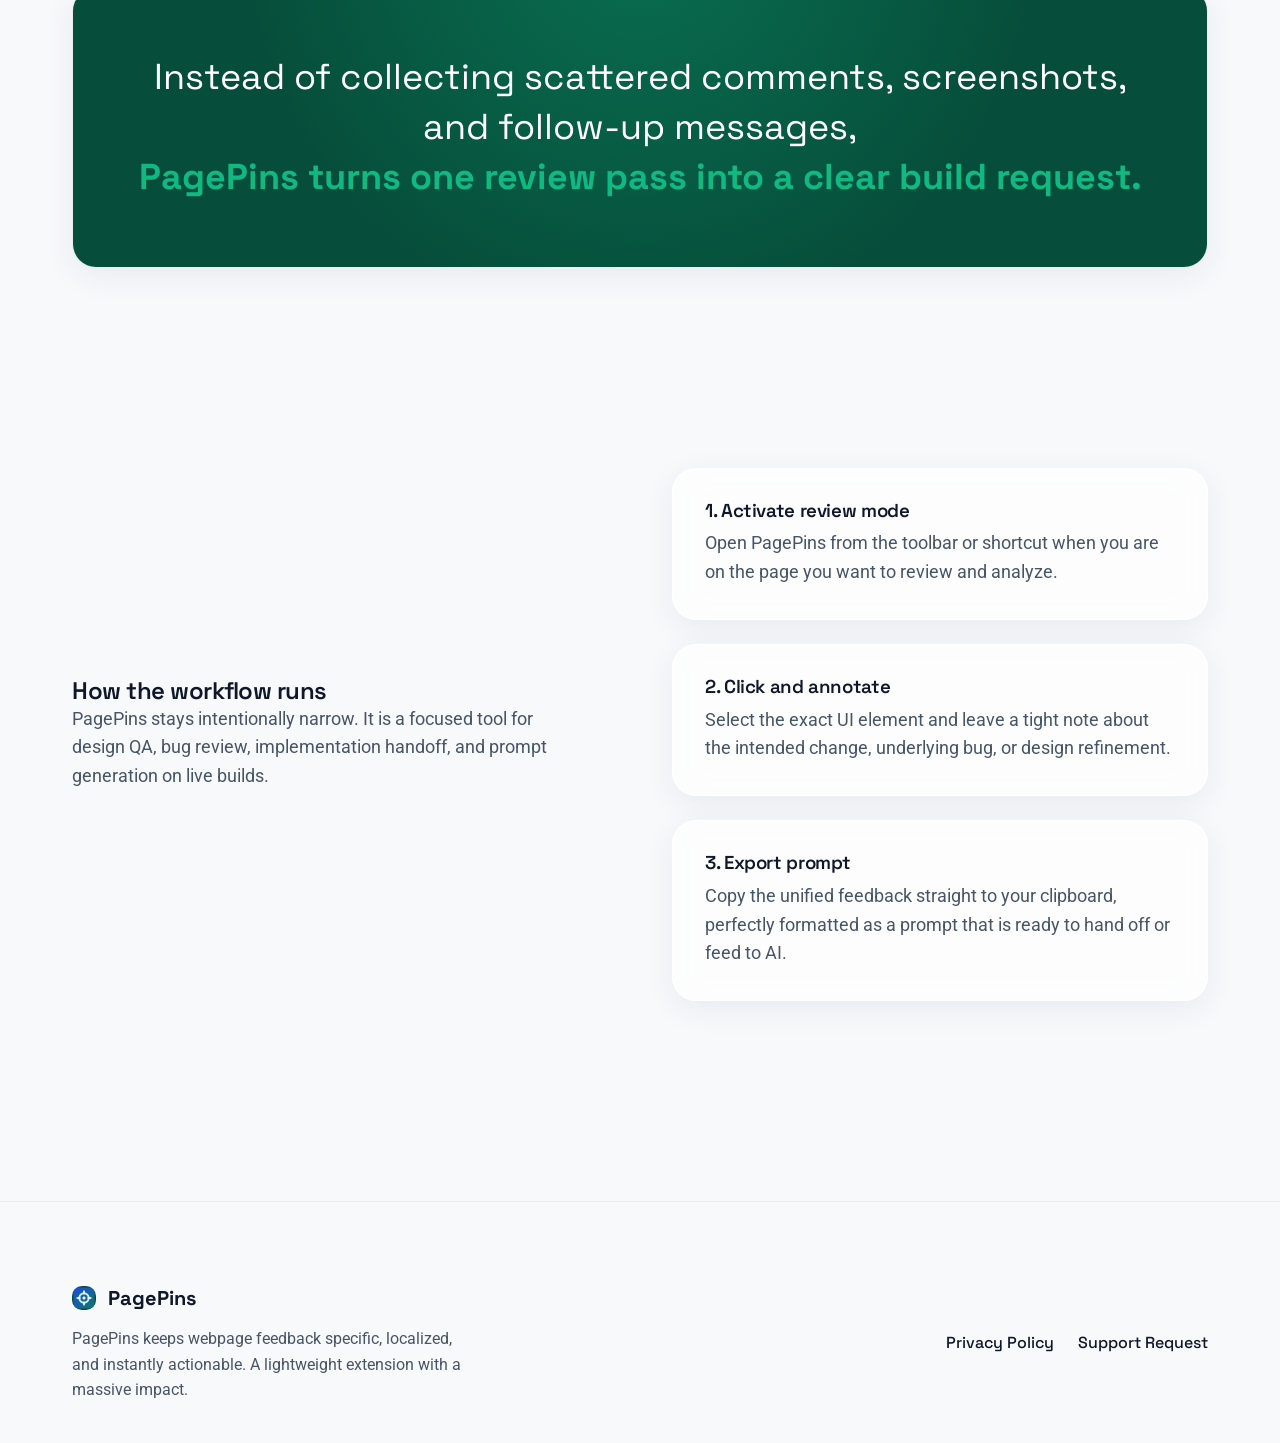
==== commit 1ec13b55: "feat: add Chrome Web Store CTAs with external-link affordance" ====
--- a/docs/index.html
+++ b/docs/index.html
@@ -27,6 +27,27 @@
           <a href="#why-pagepins">Why PagePins</a>
           <a href="#how-it-works">How it works</a>
           <a href="./privacy.html">Privacy</a>
+          <a
+            class="nav-cta"
+            href="https://chromewebstore.google.com/detail/mgdnpkccbemihfkmbklbomfejfgeelco?utm_source=item-share-cb"
+            target="_blank"
+            rel="noopener noreferrer"
+            aria-label="Try PagePins on Chrome Web Store (opens in a new tab)"
+          >
+            <svg viewBox="0 0 48 48" fill="none" aria-hidden="true" class="chrome-icon">
+              <path d="M24 24L44 24C44 35.0457 35.0457 44 24 44C18.089 44 12.7774 41.4361 9.1127 37.367L24 24Z" fill="#34A853" />
+              <path d="M24 24L9.1127 37.367C2.17685 29.6432 1.53889 17.9439 7.56574 9.511L24 24Z" fill="#FBBC05" />
+              <path d="M24 24L7.56574 9.511C11.1881 4.46084 17.1162 1.2 24 1.2C34.0449 1.2 42.4841 8.30428 44 18.032H24V24Z" fill="#EA4335" />
+              <circle cx="24" cy="24" r="8.8" fill="#4285F4" />
+              <circle cx="24" cy="24" r="4.3" fill="#E8F0FE" />
+            </svg>
+            <span>Try it</span>
+            <svg viewBox="0 0 24 24" fill="none" stroke="currentColor" stroke-width="2" aria-hidden="true" class="external-icon">
+              <path d="M14 5h5v5" />
+              <path d="M10 14L19 5" />
+              <path d="M19 13v6H5V5h6" />
+            </svg>
+          </a>
         </div>
       </nav>
     </div>
@@ -42,7 +63,20 @@
             </p>
             <div class="hero-actions">
               <a class="btn btn-primary" href="#how-it-works">See workflow</a>
-              <a class="btn btn-secondary" href="https://chromewebstore.google.com/">Install Extension</a>
+              <a
+                class="btn btn-secondary cws-link"
+                href="https://chromewebstore.google.com/detail/mgdnpkccbemihfkmbklbomfejfgeelco?utm_source=item-share-cb"
+                target="_blank"
+                rel="noopener noreferrer"
+                aria-label="Install PagePins from Chrome Web Store (opens in a new tab)"
+              >
+                <span>Install from Chrome Web Store</span>
+                <svg viewBox="0 0 24 24" fill="none" stroke="currentColor" stroke-width="2" aria-hidden="true" class="external-icon">
+                  <path d="M14 5h5v5" />
+                  <path d="M10 14L19 5" />
+                  <path d="M19 13v6H5V5h6" />
+                </svg>
+              </a>
             </div>
           </div>
 
--- a/docs/styles.css
+++ b/docs/styles.css
@@ -341,6 +341,39 @@
   color: var(--text-primary);
 }
 
+.nav-cta {
+  display: inline-flex;
+  align-items: center;
+  gap: 8px;
+  padding: 8px 14px;
+  border-radius: var(--radius-full);
+  background: var(--surface-inverse);
+  color: var(--text-inverse) !important;
+  border: 1px solid transparent;
+  box-shadow: 0 4px 14px rgba(15, 23, 42, 0.15);
+}
+
+.nav-cta:hover {
+  background: var(--accent-deep);
+  transform: translateY(-1px);
+  box-shadow: 0 8px 24px rgba(6, 78, 59, 0.3);
+}
+
+.chrome-icon {
+  width: 16px;
+  height: 16px;
+}
+
+.external-icon {
+  width: 14px;
+  height: 14px;
+  opacity: 0.85;
+}
+
+.cws-link {
+  gap: 10px;
+}
+
 @media (max-width: 640px) {
   .nav-links { display: none; }
 }
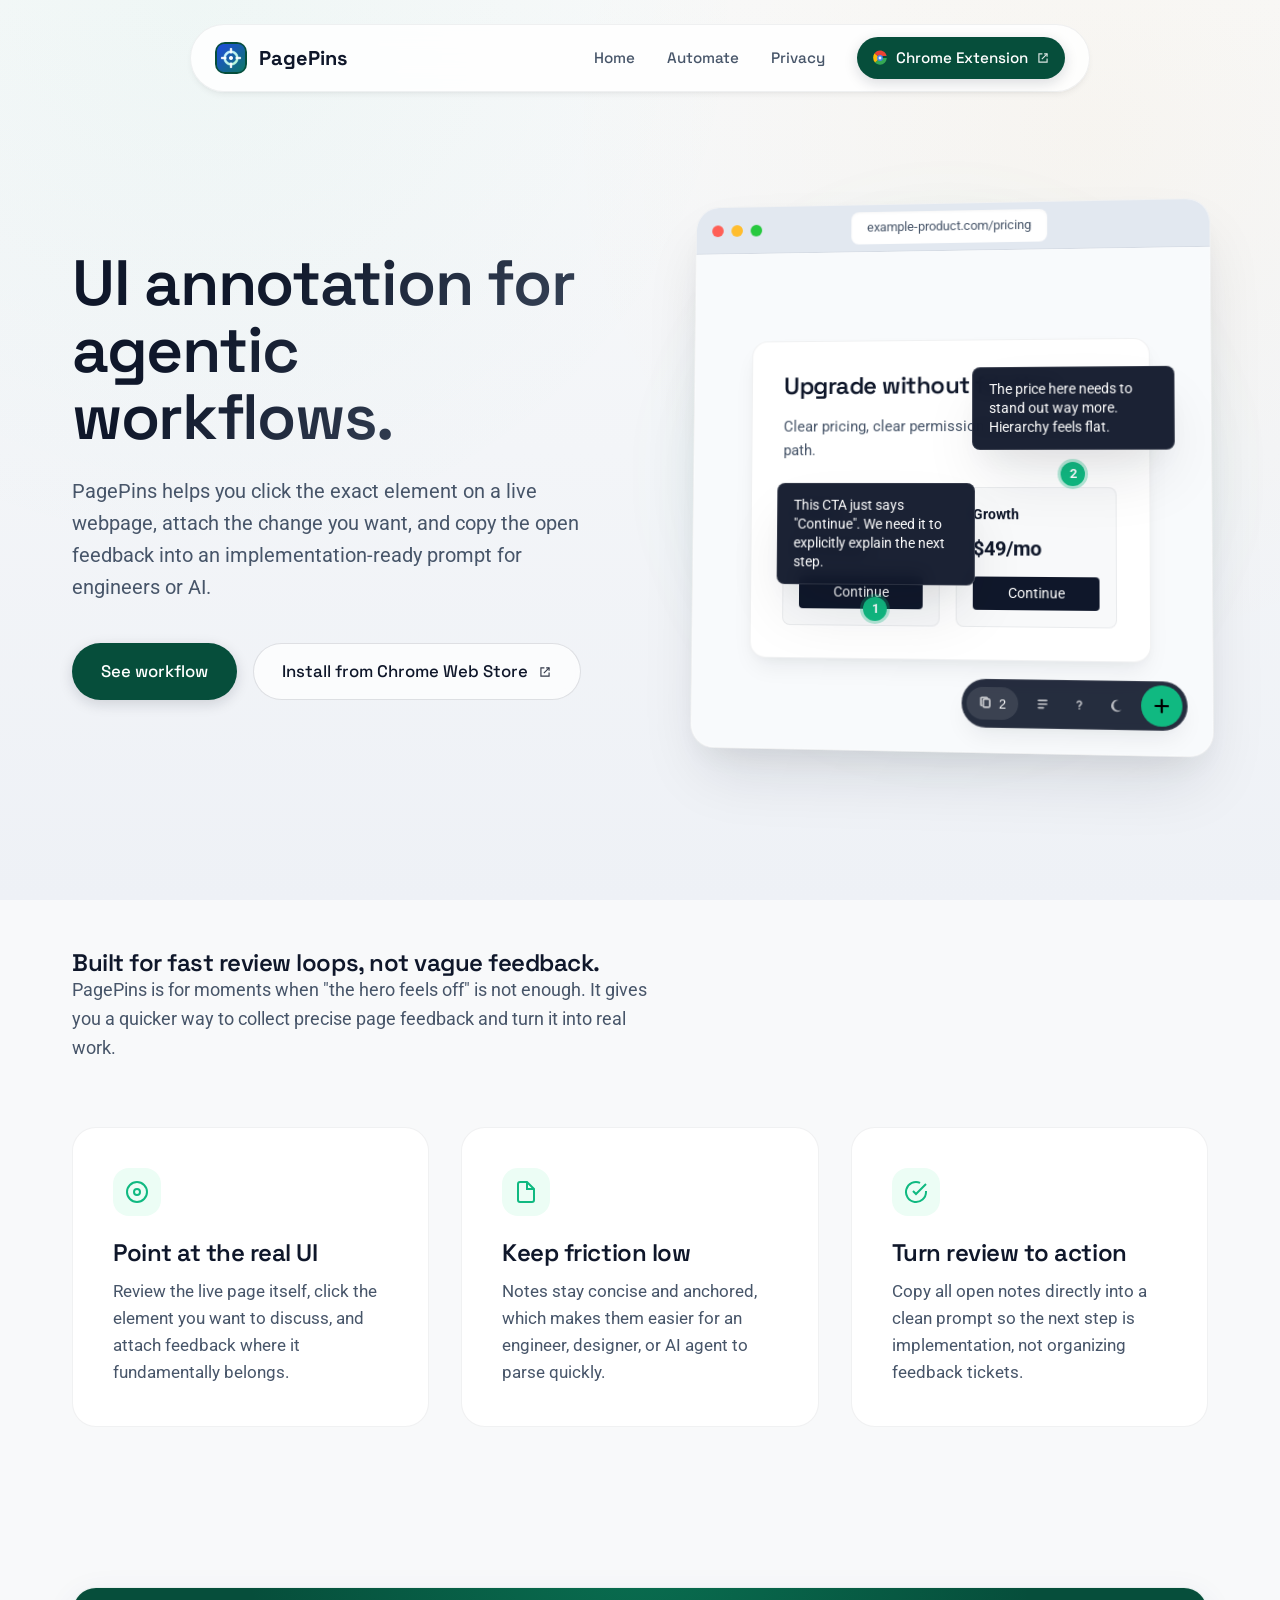
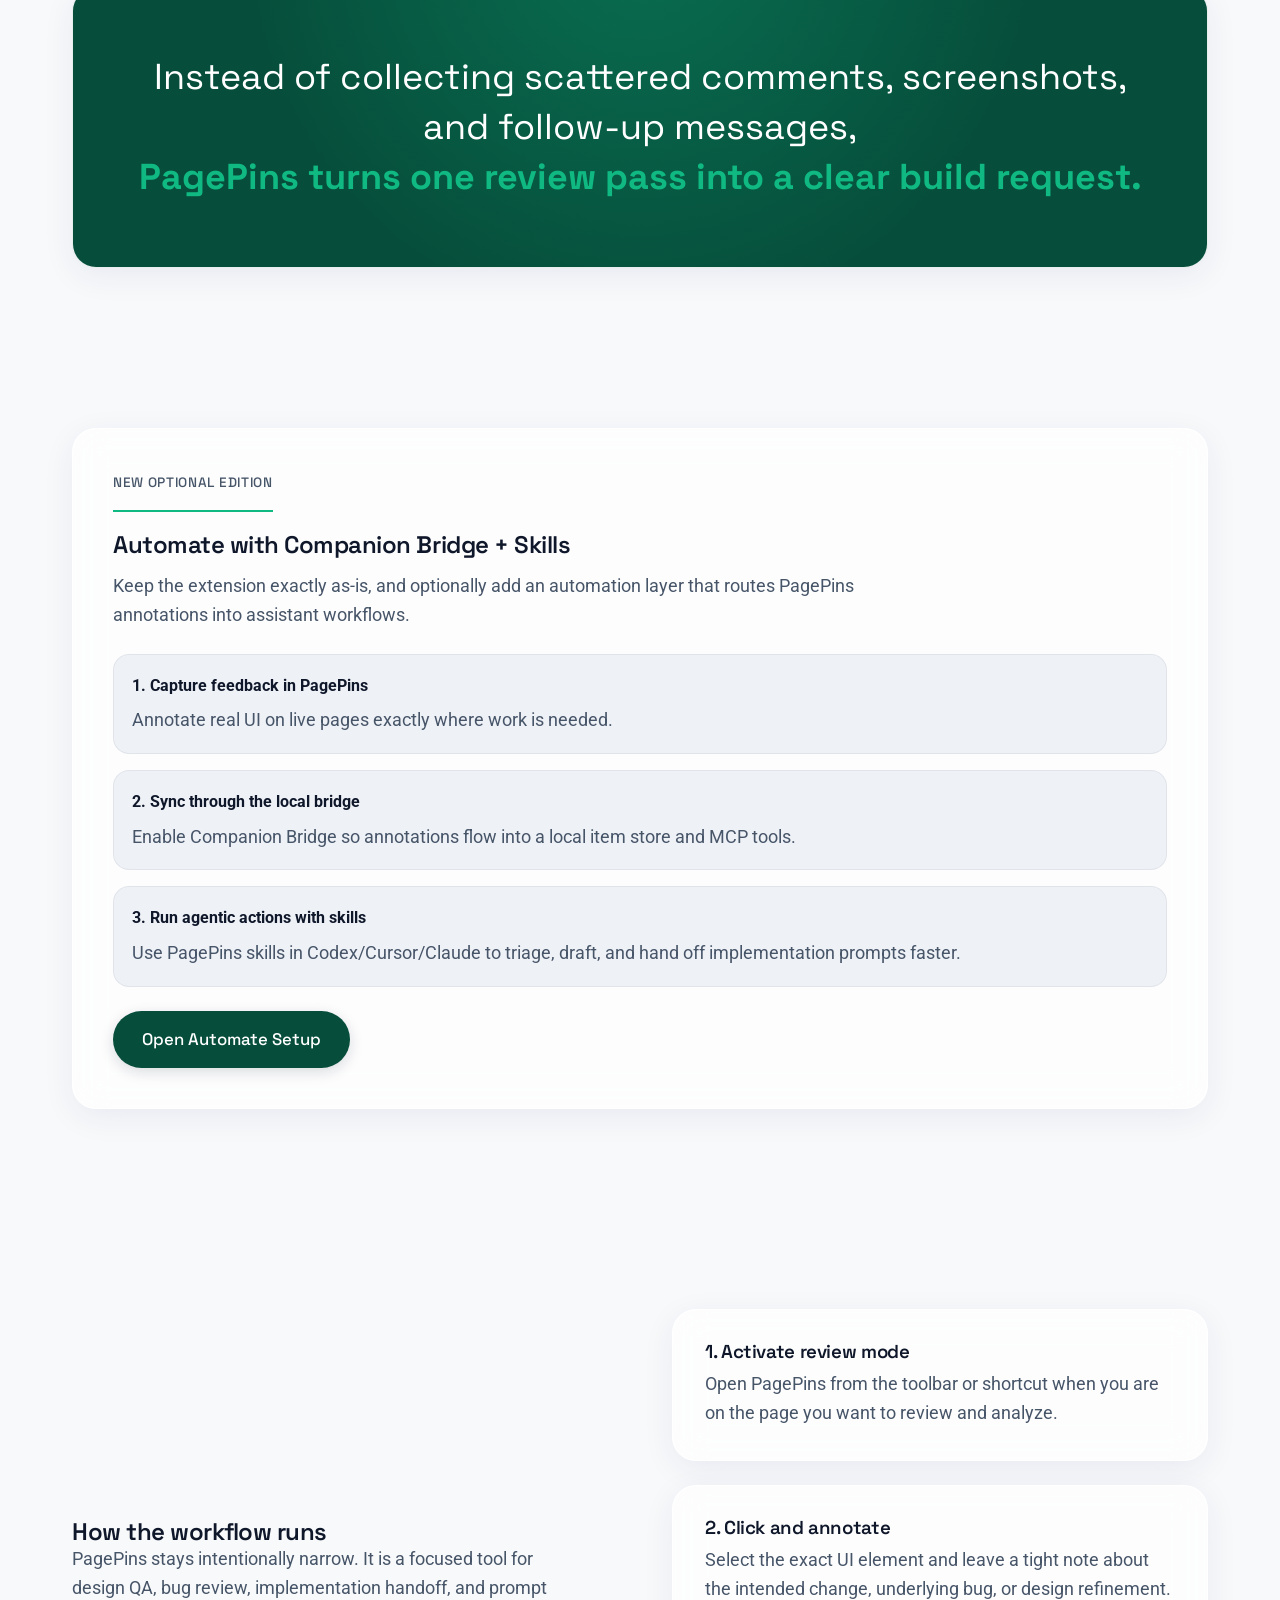
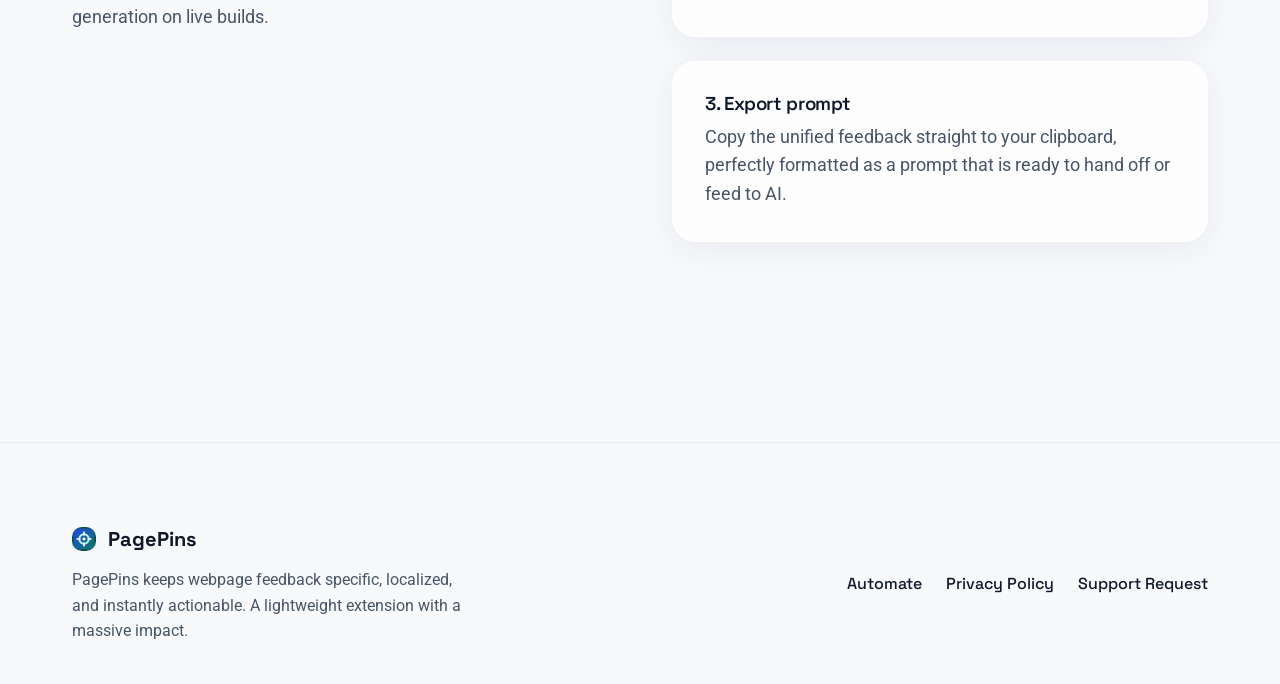
==== commit 4a9a8aeb: "Update public site nav and add Automate onboarding page" ====
--- a/docs/index.html
+++ b/docs/index.html
@@ -24,15 +24,14 @@
         </a>
         <div class="nav-links">
           <a href="#top">Home</a>
-          <a href="#why-pagepins">Why PagePins</a>
-          <a href="#how-it-works">How it works</a>
+          <a href="./automate.html">Automate</a>
           <a href="./privacy.html">Privacy</a>
           <a
             class="nav-cta"
             href="https://chromewebstore.google.com/detail/mgdnpkccbemihfkmbklbomfejfgeelco?utm_source=item-share-cb"
             target="_blank"
             rel="noopener noreferrer"
-            aria-label="Try PagePins on Chrome Web Store (opens in a new tab)"
+            aria-label="Open PagePins on Chrome Web Store (opens in a new tab)"
           >
             <svg viewBox="0 0 48 48" fill="none" aria-hidden="true" class="chrome-icon">
               <path d="M24 24L44 24C44 35.0457 35.0457 44 24 44C18.089 44 12.7774 41.4361 9.1127 37.367L24 24Z" fill="#34A853" />
@@ -41,7 +40,7 @@
               <circle cx="24" cy="24" r="8.8" fill="#4285F4" />
               <circle cx="24" cy="24" r="4.3" fill="#E8F0FE" />
             </svg>
-            <span>Try it</span>
+            <span>Chrome Extension</span>
             <svg viewBox="0 0 24 24" fill="none" stroke="currentColor" stroke-width="2" aria-hidden="true" class="external-icon">
               <path d="M14 5h5v5" />
               <path d="M10 14L19 5" />
@@ -218,6 +217,34 @@
         </div>
       </section>
 
+      <!-- Automation Edition -->
+      <section class="section section-sm" id="automate">
+        <div class="container">
+          <div class="glass-panel" style="padding: 40px;">
+            <span class="meta-text" style="margin-bottom: 20px;">New Optional Edition</span>
+            <h2 style="margin-bottom: 14px;">Automate with Companion Bridge + Skills</h2>
+            <p style="max-width: 760px; margin-bottom: 24px;">
+              Keep the extension exactly as-is, and optionally add an automation layer that routes PagePins annotations into assistant workflows.
+            </p>
+            <div style="display: grid; gap: 16px; margin-bottom: 24px;">
+              <div style="padding: 18px; border: 1px solid var(--border-subtle); border-radius: 16px; background: var(--bg-secondary);">
+                <strong>1. Capture feedback in PagePins</strong>
+                <p style="margin: 8px 0 0 0;">Annotate real UI on live pages exactly where work is needed.</p>
+              </div>
+              <div style="padding: 18px; border: 1px solid var(--border-subtle); border-radius: 16px; background: var(--bg-secondary);">
+                <strong>2. Sync through the local bridge</strong>
+                <p style="margin: 8px 0 0 0;">Enable Companion Bridge so annotations flow into a local item store and MCP tools.</p>
+              </div>
+              <div style="padding: 18px; border: 1px solid var(--border-subtle); border-radius: 16px; background: var(--bg-secondary);">
+                <strong>3. Run agentic actions with skills</strong>
+                <p style="margin: 8px 0 0 0;">Use PagePins skills in Codex/Cursor/Claude to triage, draft, and hand off implementation prompts faster.</p>
+              </div>
+            </div>
+            <a class="btn btn-primary" href="./automate.html">Open Automate Setup</a>
+          </div>
+        </div>
+      </section>
+
       <!-- How it Works -->
       <section class="section" id="how-it-works">
         <div class="container grid-2">
@@ -260,6 +287,7 @@
         </div>
         
         <div class="footer-links">
+          <a href="./automate.html">Automate</a>
           <a href="./privacy.html">Privacy Policy</a>
           <a href="mailto:ztnbqfspcs@privaterelay.appleid.com">Support Request</a>
         </div>
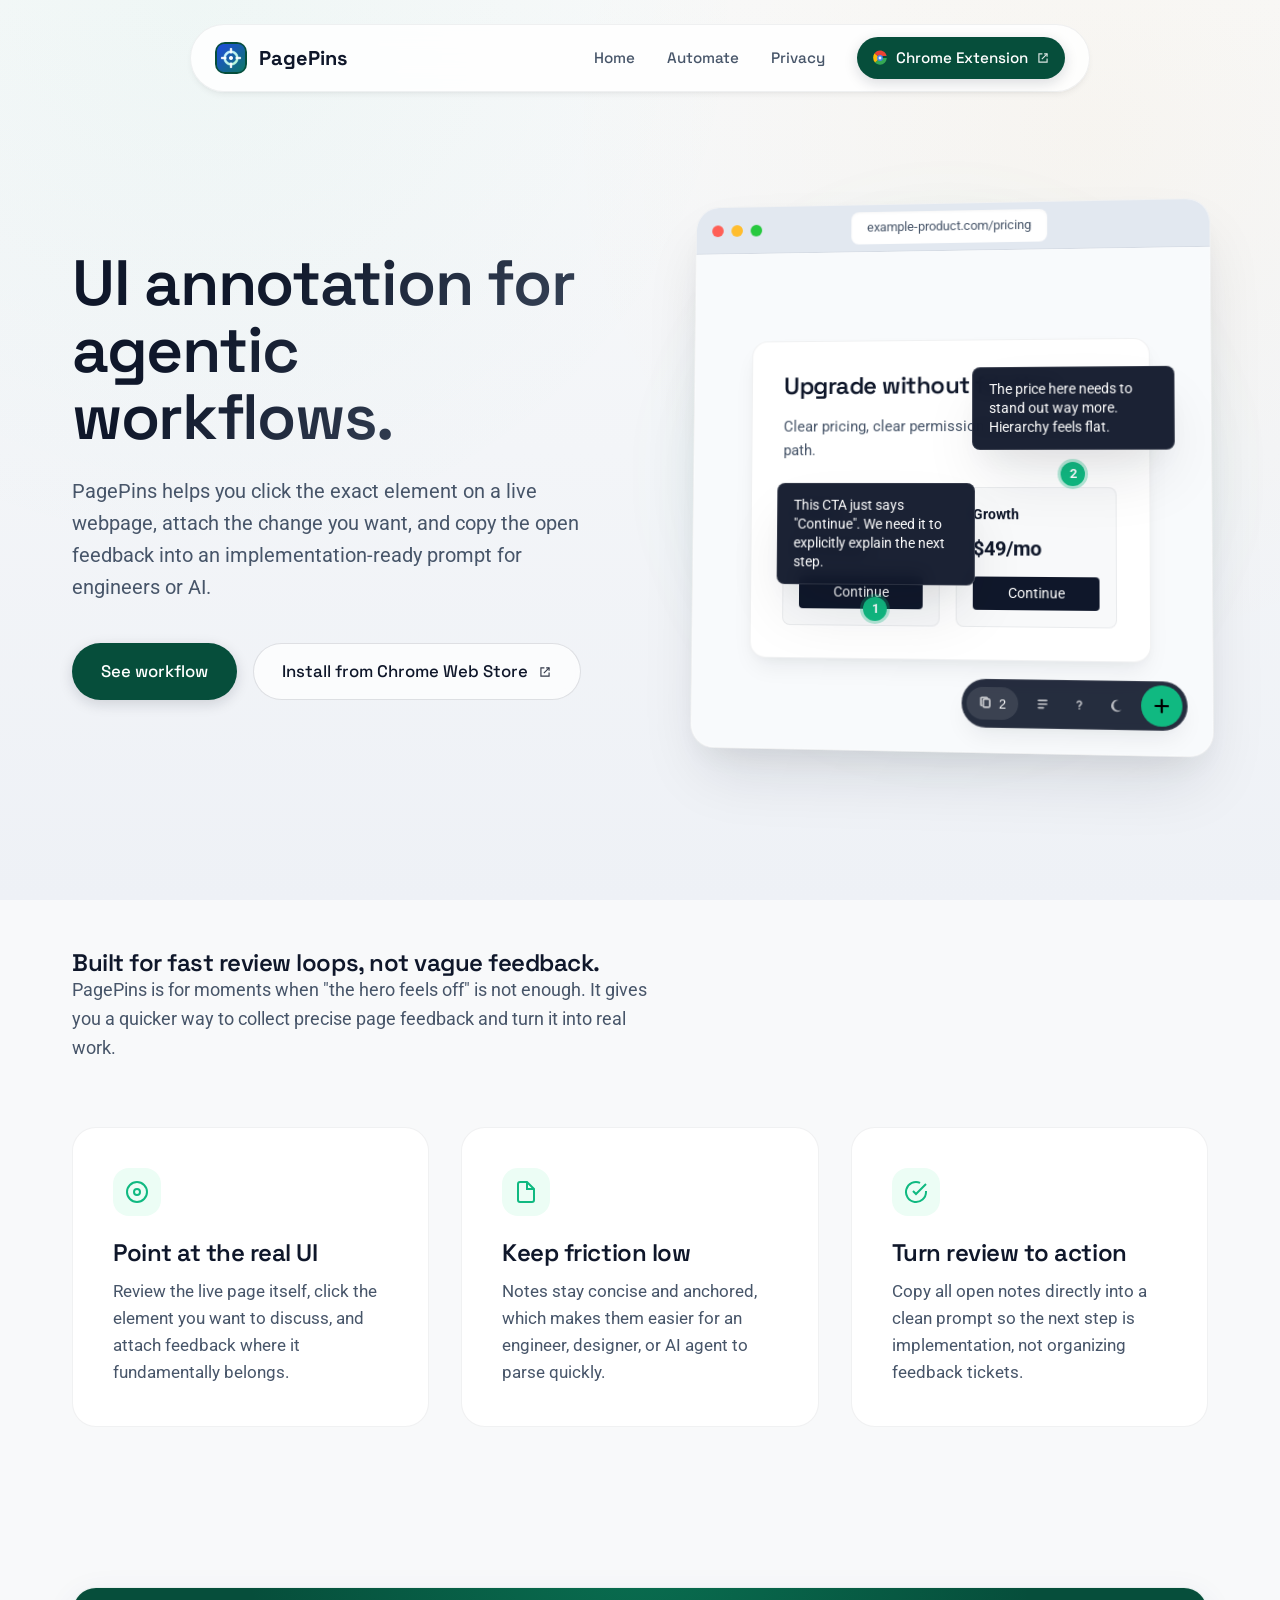
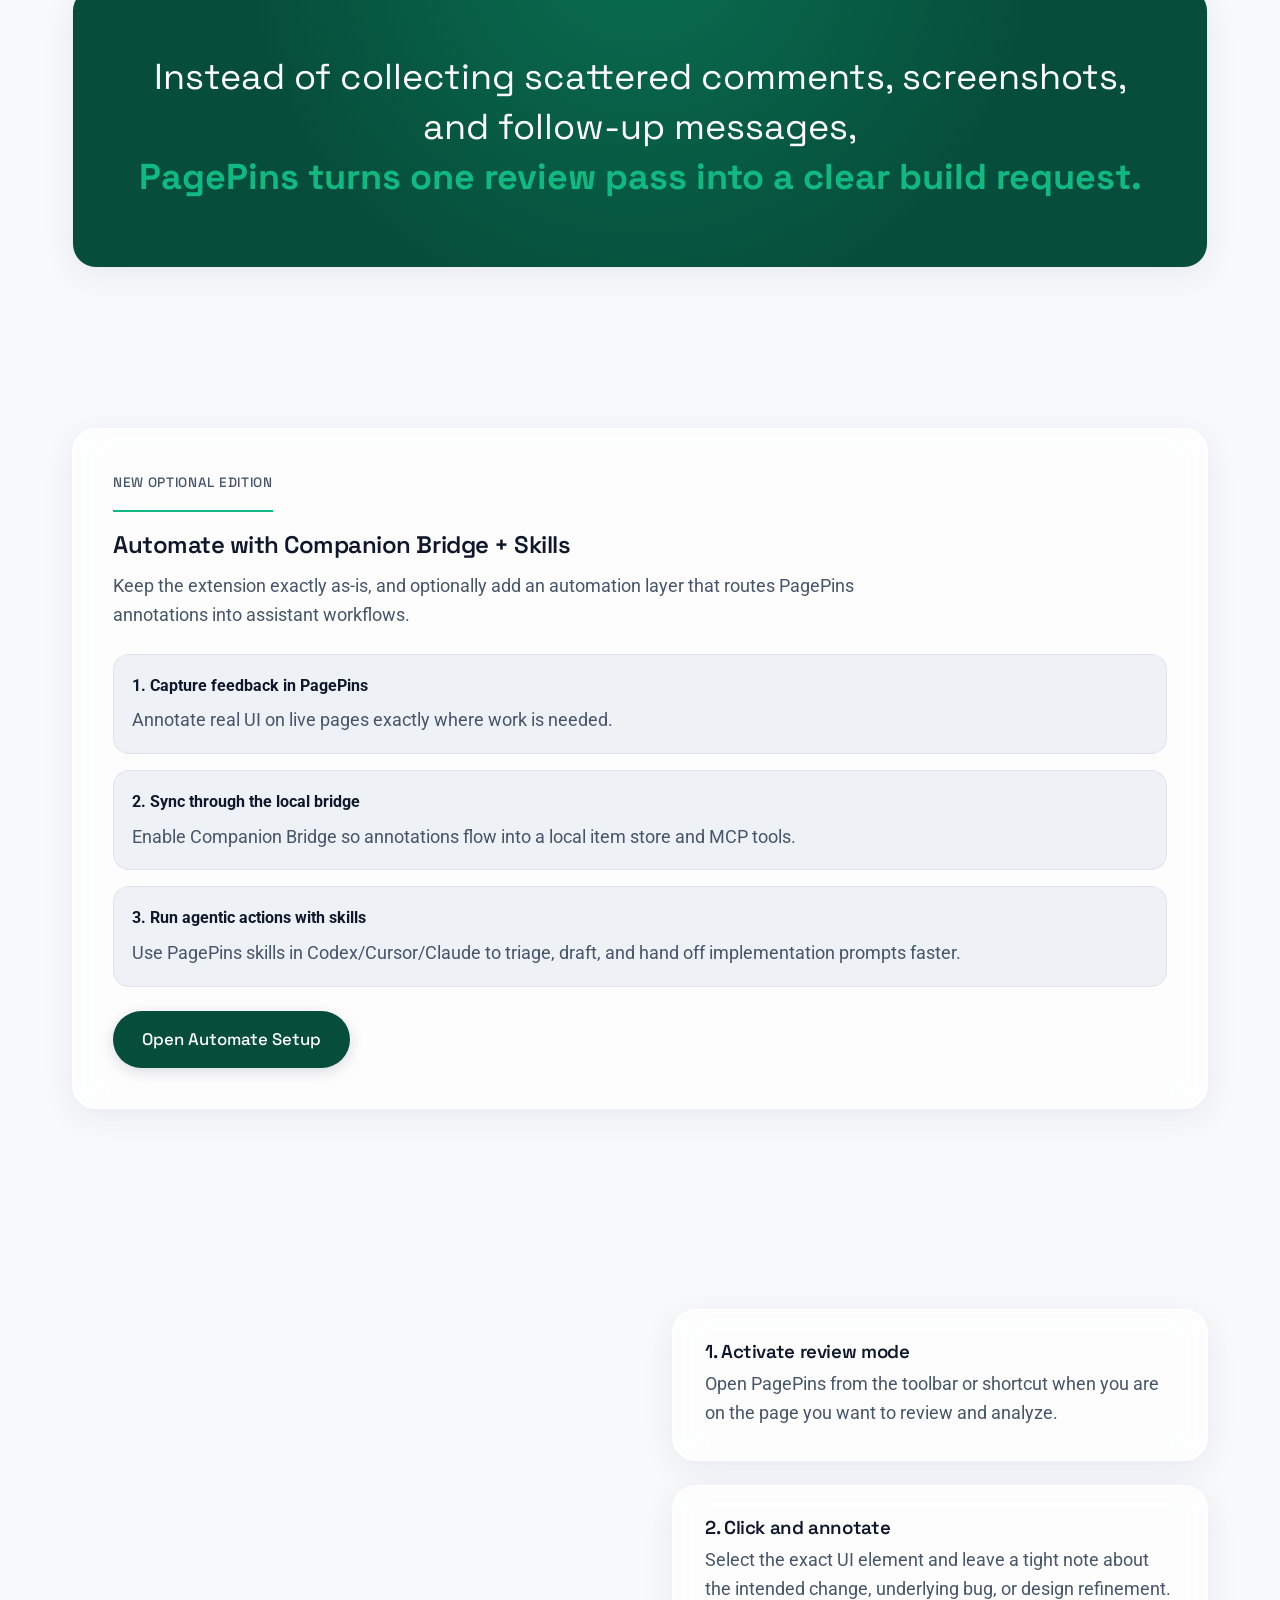
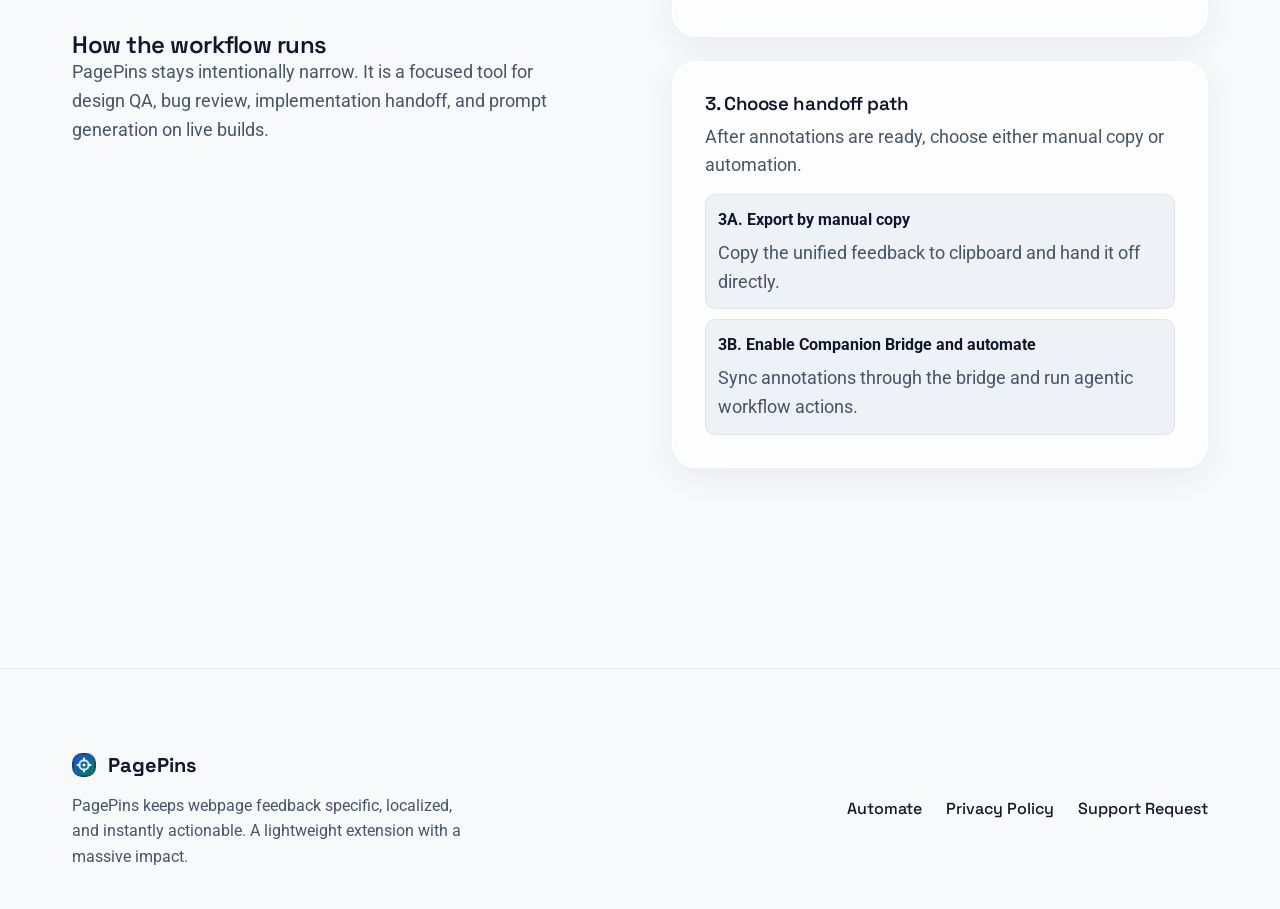
==== commit b7eb6843: "Adjust workflow section to show manual vs automated handoff" ====
--- a/docs/index.html
+++ b/docs/index.html
@@ -265,8 +265,18 @@
               <p>Select the exact UI element and leave a tight note about the intended change, underlying bug, or design refinement.</p>
             </div>
             <div class="glass-panel" style="padding: 32px;">
-              <h3 style="margin-bottom: 8px;">3. Export prompt</h3>
-              <p>Copy the unified feedback straight to your clipboard, perfectly formatted as a prompt that is ready to hand off or feed to AI.</p>
+              <h3 style="margin-bottom: 8px;">3. Choose handoff path</h3>
+              <p style="margin-bottom: 14px;">After annotations are ready, choose either manual copy or automation.</p>
+              <div style="display: grid; gap: 10px;">
+                <div style="padding: 12px; border: 1px solid var(--border-subtle); border-radius: 10px; background: var(--bg-secondary);">
+                  <strong>3A. Export by manual copy</strong>
+                  <p style="margin: 6px 0 0 0;">Copy the unified feedback to clipboard and hand it off directly.</p>
+                </div>
+                <div style="padding: 12px; border: 1px solid var(--border-subtle); border-radius: 10px; background: var(--bg-secondary);">
+                  <strong>3B. Enable Companion Bridge and automate</strong>
+                  <p style="margin: 6px 0 0 0;">Sync annotations through the bridge and run agentic workflow actions.</p>
+                </div>
+              </div>
             </div>
           </div>
         </div>
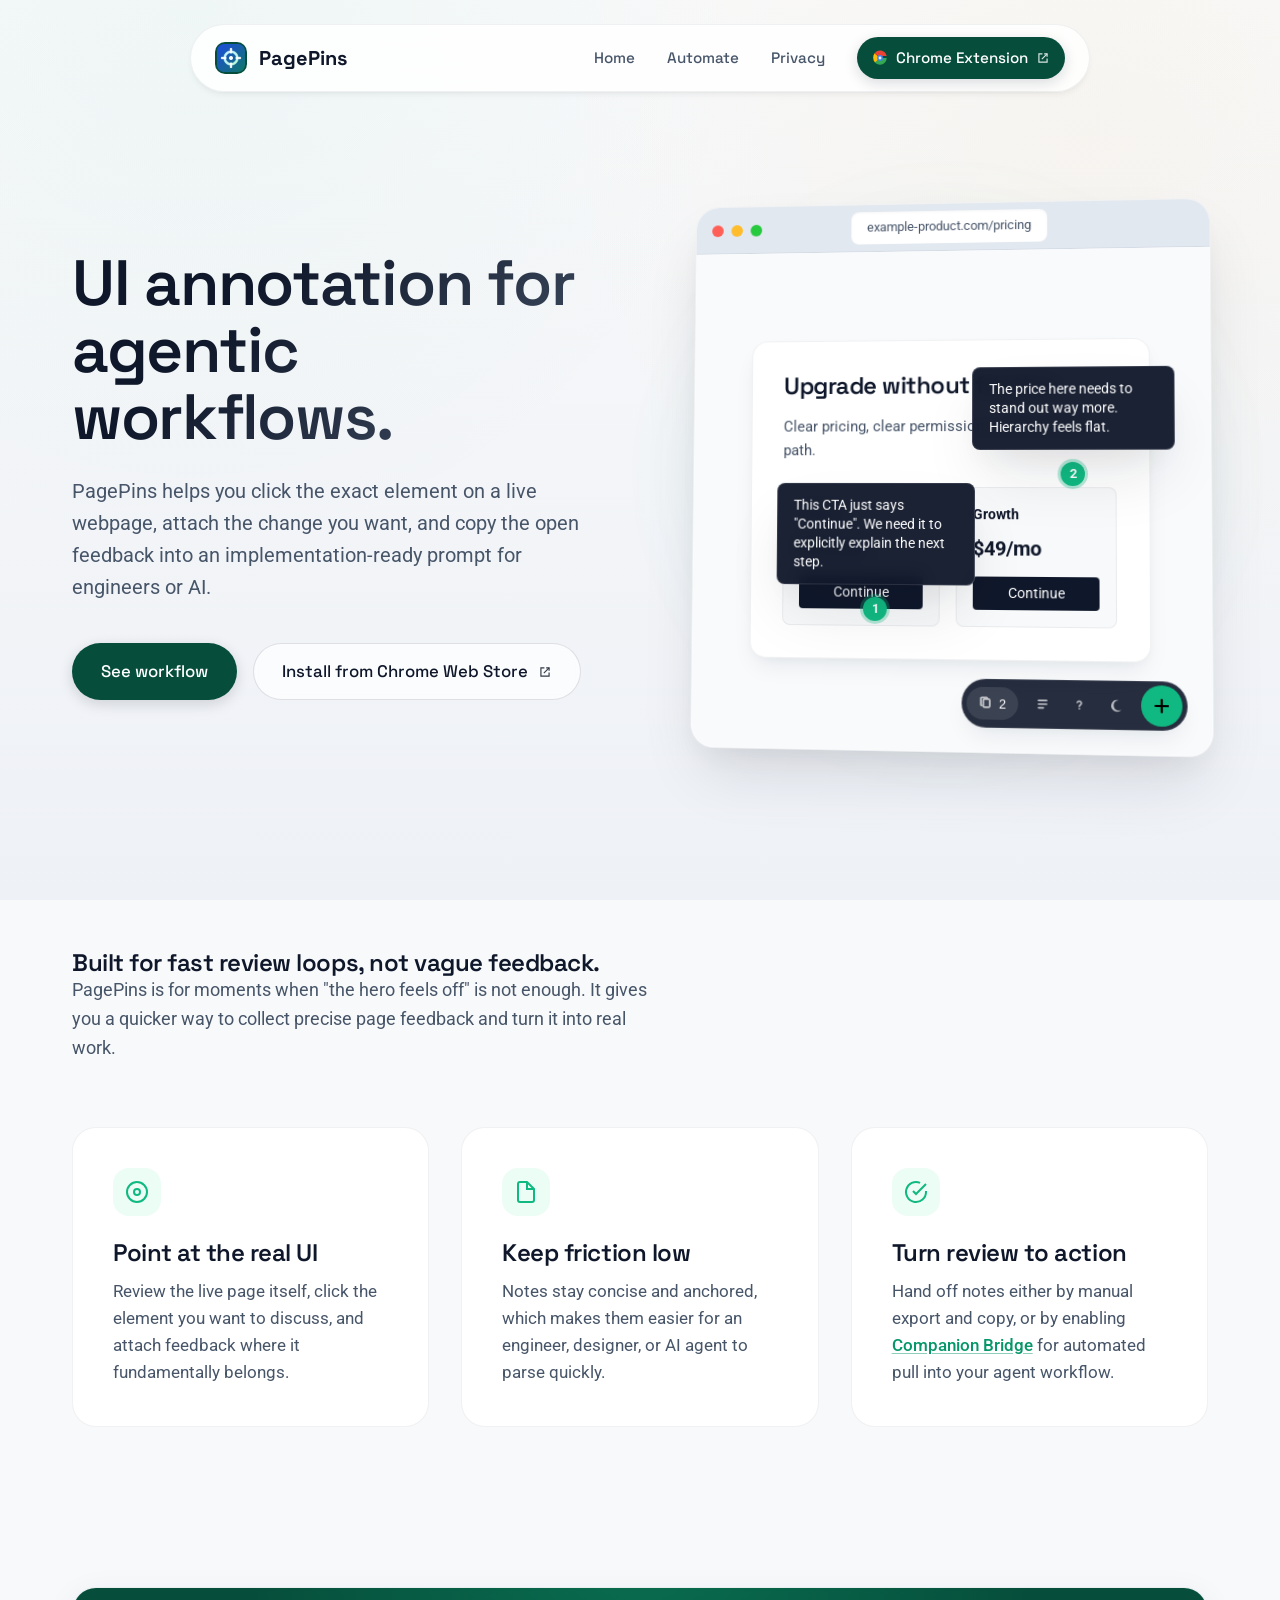
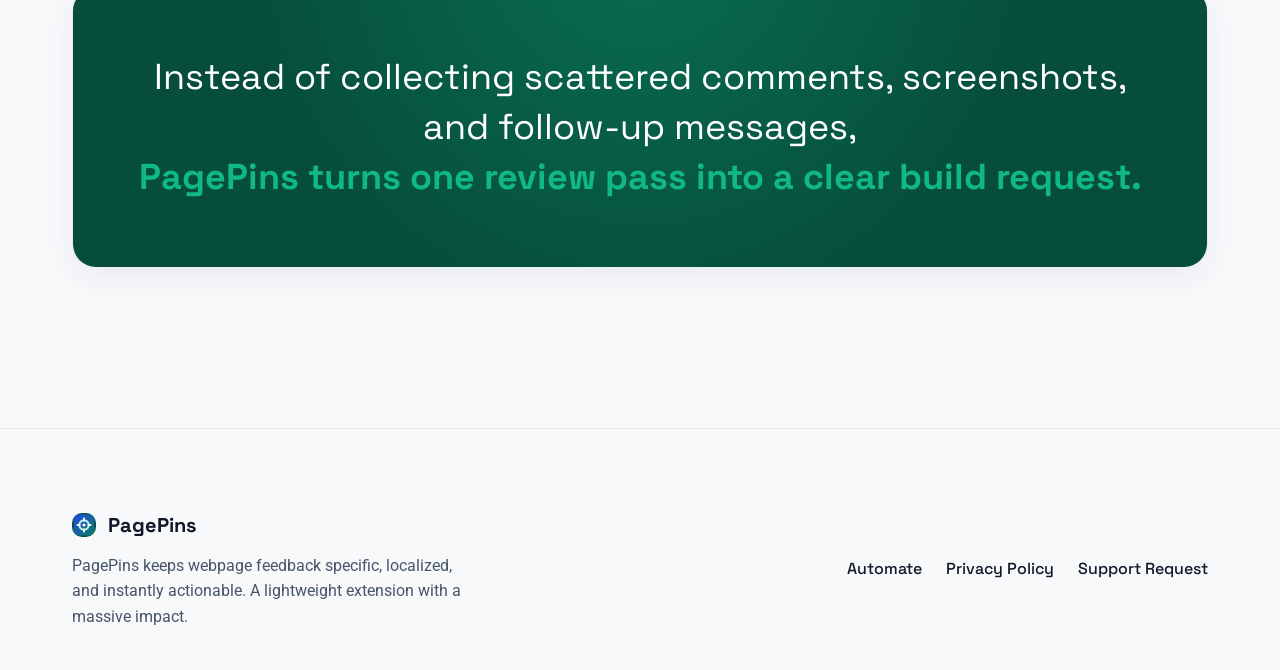
==== commit ea39e847: "Refine docs pages and simplify homepage workflow content" ====
--- a/docs/index.html
+++ b/docs/index.html
@@ -61,7 +61,7 @@
               PagePins helps you click the exact element on a live webpage, attach the change you want, and copy the open feedback into an implementation-ready prompt for engineers or AI.
             </p>
             <div class="hero-actions">
-              <a class="btn btn-primary" href="#how-it-works">See workflow</a>
+              <a class="btn btn-primary" href="#why-pagepins">See workflow</a>
               <a
                 class="btn btn-secondary cws-link"
                 href="https://chromewebstore.google.com/detail/mgdnpkccbemihfkmbklbomfejfgeelco?utm_source=item-share-cb"
@@ -200,7 +200,7 @@
                 </svg>
               </div>
               <h3>Turn review to action</h3>
-              <p>Copy all open notes directly into a clean prompt so the next step is implementation, not organizing feedback tickets.</p>
+              <p>Hand off notes either by manual export and copy, or by enabling <a class="inline-link" href="./automate.html">Companion Bridge</a> for automated pull into your agent workflow.</p>
             </div>
           </div>
         </div>
@@ -217,70 +217,6 @@
         </div>
       </section>
 
-      <!-- Automation Edition -->
-      <section class="section section-sm" id="automate">
-        <div class="container">
-          <div class="glass-panel" style="padding: 40px;">
-            <span class="meta-text" style="margin-bottom: 20px;">New Optional Edition</span>
-            <h2 style="margin-bottom: 14px;">Automate with Companion Bridge + Skills</h2>
-            <p style="max-width: 760px; margin-bottom: 24px;">
-              Keep the extension exactly as-is, and optionally add an automation layer that routes PagePins annotations into assistant workflows.
-            </p>
-            <div style="display: grid; gap: 16px; margin-bottom: 24px;">
-              <div style="padding: 18px; border: 1px solid var(--border-subtle); border-radius: 16px; background: var(--bg-secondary);">
-                <strong>1. Capture feedback in PagePins</strong>
-                <p style="margin: 8px 0 0 0;">Annotate real UI on live pages exactly where work is needed.</p>
-              </div>
-              <div style="padding: 18px; border: 1px solid var(--border-subtle); border-radius: 16px; background: var(--bg-secondary);">
-                <strong>2. Sync through the local bridge</strong>
-                <p style="margin: 8px 0 0 0;">Enable Companion Bridge so annotations flow into a local item store and MCP tools.</p>
-              </div>
-              <div style="padding: 18px; border: 1px solid var(--border-subtle); border-radius: 16px; background: var(--bg-secondary);">
-                <strong>3. Run agentic actions with skills</strong>
-                <p style="margin: 8px 0 0 0;">Use PagePins skills in Codex/Cursor/Claude to triage, draft, and hand off implementation prompts faster.</p>
-              </div>
-            </div>
-            <a class="btn btn-primary" href="./automate.html">Open Automate Setup</a>
-          </div>
-        </div>
-      </section>
-
-      <!-- How it Works -->
-      <section class="section" id="how-it-works">
-        <div class="container grid-2">
-          <div>
-            <h2>How the workflow runs</h2>
-            <p style="max-width: 480px;">
-              PagePins stays intentionally narrow. It is a focused tool for design QA, bug review, implementation handoff, and prompt generation on live builds.
-            </p>
-          </div>
-          
-          <div style="display: flex; flex-direction: column; gap: 24px;">
-            <div class="glass-panel" style="padding: 32px;">
-              <h3 style="margin-bottom: 8px;">1. Activate review mode</h3>
-              <p>Open PagePins from the toolbar or shortcut when you are on the page you want to review and analyze.</p>
-            </div>
-            <div class="glass-panel" style="padding: 32px;">
-              <h3 style="margin-bottom: 8px;">2. Click and annotate</h3>
-              <p>Select the exact UI element and leave a tight note about the intended change, underlying bug, or design refinement.</p>
-            </div>
-            <div class="glass-panel" style="padding: 32px;">
-              <h3 style="margin-bottom: 8px;">3. Choose handoff path</h3>
-              <p style="margin-bottom: 14px;">After annotations are ready, choose either manual copy or automation.</p>
-              <div style="display: grid; gap: 10px;">
-                <div style="padding: 12px; border: 1px solid var(--border-subtle); border-radius: 10px; background: var(--bg-secondary);">
-                  <strong>3A. Export by manual copy</strong>
-                  <p style="margin: 6px 0 0 0;">Copy the unified feedback to clipboard and hand it off directly.</p>
-                </div>
-                <div style="padding: 12px; border: 1px solid var(--border-subtle); border-radius: 10px; background: var(--bg-secondary);">
-                  <strong>3B. Enable Companion Bridge and automate</strong>
-                  <p style="margin: 6px 0 0 0;">Sync annotations through the bridge and run agentic workflow actions.</p>
-                </div>
-              </div>
-            </div>
-          </div>
-        </div>
-      </section>
     </main>
 
     <!-- Footer -->
--- a/docs/styles.css
+++ b/docs/styles.css
@@ -106,6 +106,19 @@
   transition: var(--trans-smooth);
 }
 
+.inline-link {
+  color: var(--accent-hover);
+  text-decoration: underline;
+  text-underline-offset: 2px;
+  text-decoration-color: rgba(5, 150, 105, 0.45);
+  font-weight: 500;
+}
+
+.inline-link:hover {
+  color: var(--accent-deep);
+  text-decoration-color: currentColor;
+}
+
 img {
   max-width: 100%;
   display: block;
@@ -717,6 +730,441 @@
 }
 
 /* =========================================================================
+   Automate Page
+   ========================================================================= */
+
+.automate-main {
+  padding-top: 170px;
+  min-height: 100vh;
+}
+
+.automate-layout {
+  display: flex;
+  flex-direction: column;
+  gap: 36px;
+}
+
+.automate-hero {
+  position: relative;
+  overflow: hidden;
+  padding: 56px 48px;
+  display: grid;
+  grid-template-columns: 1.2fr 0.8fr;
+  gap: 40px;
+  align-items: center;
+}
+
+.automate-hero::before {
+  content: '';
+  position: absolute;
+  top: -40%;
+  right: -20%;
+  width: 420px;
+  height: 420px;
+  border-radius: 50%;
+  background: radial-gradient(circle, rgba(16, 185, 129, 0.2), transparent 70%);
+  pointer-events: none;
+}
+
+.automate-meta {
+  margin-bottom: 18px;
+}
+
+.automate-hero h1 {
+  font-size: clamp(2.3rem, 4vw, 3.6rem);
+  margin-bottom: 16px;
+  background: linear-gradient(135deg, var(--text-primary) 25%, #334155 100%);
+  -webkit-background-clip: text;
+  background-clip: text;
+  -webkit-text-fill-color: transparent;
+}
+
+.automate-hero p {
+  max-width: 680px;
+  margin-bottom: 24px;
+}
+
+.automate-actions {
+  display: flex;
+  flex-wrap: wrap;
+  gap: 12px;
+  margin-bottom: 18px;
+}
+
+.automate-signal-list {
+  list-style: none;
+  display: flex;
+  flex-wrap: wrap;
+  gap: 10px;
+}
+
+.automate-signal-list li {
+  padding: 7px 12px;
+  border-radius: var(--radius-full);
+  border: 1px solid var(--border-strong);
+  background: rgba(255, 255, 255, 0.7);
+  color: var(--text-secondary);
+  font-size: 0.9rem;
+  font-family: var(--font-heading);
+}
+
+.automate-rail {
+  position: relative;
+  padding: 6px 0 6px 52px;
+}
+
+.automate-rail-line {
+  position: absolute;
+  left: 24px;
+  top: 8px;
+  bottom: 8px;
+  width: 2px;
+  background: linear-gradient(to bottom, rgba(16, 185, 129, 0.1), rgba(16, 185, 129, 0.85), rgba(16, 185, 129, 0.1));
+}
+
+.automate-rail-node {
+  position: relative;
+  padding: 12px 14px 12px 16px;
+  margin-bottom: 14px;
+  border-radius: 14px;
+  border: 1px solid var(--border-subtle);
+  background: rgba(255, 255, 255, 0.68);
+  font-family: var(--font-heading);
+  font-size: 0.95rem;
+  color: var(--text-primary);
+}
+
+.automate-rail-node:last-child {
+  margin-bottom: 0;
+}
+
+.automate-rail-node::before {
+  content: attr(data-step);
+  position: absolute;
+  left: -40px;
+  top: 50%;
+  transform: translateY(-50%);
+  width: 26px;
+  height: 26px;
+  border-radius: 50%;
+  background: var(--surface-inverse);
+  color: var(--text-inverse);
+  display: grid;
+  place-items: center;
+  font-size: 0.78rem;
+  font-weight: 700;
+}
+
+.automate-section-head {
+  max-width: 760px;
+  margin-bottom: 20px;
+}
+
+.automate-section-head h2 {
+  font-size: clamp(1.9rem, 2.6vw, 2.6rem);
+  margin-bottom: 10px;
+}
+
+.automate-cap-grid {
+  display: grid;
+  grid-template-columns: repeat(3, minmax(0, 1fr));
+  gap: 20px;
+}
+
+.automate-cap {
+  position: relative;
+  padding: 30px;
+  border-radius: 22px 22px 22px 12px;
+  border: 1px solid var(--border-subtle);
+  background: linear-gradient(180deg, rgba(255, 255, 255, 0.78), rgba(255, 255, 255, 0.58));
+  box-shadow: var(--shadow-sm);
+}
+
+.automate-cap::after {
+  content: '';
+  position: absolute;
+  top: 0;
+  left: 0;
+  right: 0;
+  height: 3px;
+  border-radius: 22px 22px 0 0;
+  background: linear-gradient(to right, var(--accent-base), rgba(16, 185, 129, 0));
+}
+
+.automate-cap-kicker {
+  font-size: 0.78rem;
+  letter-spacing: 0.06em;
+  text-transform: uppercase;
+  color: var(--accent-hover);
+  font-family: var(--font-heading);
+  margin-bottom: 10px;
+}
+
+.automate-cap h3 {
+  margin-bottom: 10px;
+  font-size: 1.35rem;
+}
+
+.automate-cap p {
+  font-size: 1rem;
+}
+
+.automate-cap-meta {
+  margin-top: 14px;
+  color: var(--text-secondary);
+  font-size: 0.95rem;
+  font-family: var(--font-heading);
+}
+
+.automate-flow {
+  padding: 4px 4px 0;
+}
+
+.automate-timeline {
+  list-style: none;
+  position: relative;
+  display: flex;
+  flex-direction: column;
+  gap: 20px;
+}
+
+.automate-timeline::before {
+  content: '';
+  position: absolute;
+  left: 17px;
+  top: 3px;
+  bottom: 3px;
+  width: 2px;
+  background: linear-gradient(to bottom, rgba(15, 23, 42, 0.08), rgba(16, 185, 129, 0.8), rgba(15, 23, 42, 0.08));
+}
+
+.automate-timeline li {
+  display: grid;
+  grid-template-columns: 36px 1fr;
+  gap: 16px;
+  align-items: start;
+}
+
+.automate-step-marker {
+  position: relative;
+  z-index: 1;
+  width: 36px;
+  height: 36px;
+  border-radius: 50%;
+  display: grid;
+  place-items: center;
+  background: var(--surface-inverse);
+  color: var(--text-inverse);
+  font-family: var(--font-heading);
+  font-weight: 700;
+  font-size: 0.9rem;
+}
+
+.automate-step-body {
+  padding: 6px 0;
+}
+
+.automate-step-body h3 {
+  margin-bottom: 6px;
+}
+
+.automate-step-body p {
+  margin: 0;
+}
+
+.automate-setup-grid {
+  display: grid;
+  grid-template-columns: repeat(2, minmax(0, 1fr));
+  gap: 22px;
+}
+
+.automate-terminal {
+  border-radius: 22px;
+  padding: 28px;
+  background: #0f172a;
+  color: #e2e8f0;
+  box-shadow: var(--shadow-md);
+}
+
+.automate-terminal h3 {
+  color: #f8fafc;
+  margin-bottom: 6px;
+}
+
+.automate-terminal p {
+  color: #cbd5e1;
+  font-size: 1rem;
+}
+
+.automate-terminal pre {
+  margin-top: 14px;
+  background: rgba(15, 23, 42, 0.45);
+  border: 1px solid rgba(255, 255, 255, 0.16);
+  border-radius: 12px;
+  padding: 14px;
+  overflow-x: auto;
+}
+
+.automate-terminal code {
+  font-family: 'Space Grotesk', monospace;
+  font-size: 0.9rem;
+}
+
+.automate-terminal-note {
+  margin-top: 12px;
+}
+
+.automate-prompt-list {
+  display: grid;
+  gap: 10px;
+  margin-top: 12px;
+}
+
+.automate-prompt-item {
+  position: relative;
+}
+
+.automate-prompt-item pre {
+  margin-top: 0;
+  padding-right: 86px;
+}
+
+.automate-prompt-item code {
+  white-space: pre-wrap;
+}
+
+.copy-prompt-btn {
+  position: absolute;
+  top: 10px;
+  right: 10px;
+  border: 1px solid var(--border-strong);
+  border-radius: var(--radius-full);
+  background: var(--surface-solid);
+  color: var(--text-primary);
+  font-family: var(--font-heading);
+  font-size: 0.78rem;
+  font-weight: 600;
+  padding: 5px 10px;
+  cursor: pointer;
+  transition: var(--trans-smooth);
+}
+
+.copy-prompt-btn:hover {
+  border-color: var(--accent-base);
+  color: var(--accent-hover);
+}
+
+.copy-prompt-btn:disabled {
+  cursor: default;
+  opacity: 0.85;
+}
+
+.automate-terminal-light {
+  background: rgba(255, 255, 255, 0.78);
+  border: 1px solid var(--border-subtle);
+  color: var(--text-primary);
+}
+
+.automate-terminal-light h3 {
+  color: var(--text-primary);
+}
+
+.automate-terminal-light p {
+  color: var(--text-secondary);
+}
+
+.automate-terminal-light pre {
+  background: var(--bg-tertiary);
+  border: 1px solid var(--border-subtle);
+}
+
+.automate-privacy-highlight {
+  border-radius: var(--radius-lg);
+  border: 1px solid rgba(16, 185, 129, 0.34);
+  background:
+    radial-gradient(circle at 85% 15%, rgba(16, 185, 129, 0.24), transparent 44%),
+    linear-gradient(135deg, rgba(236, 253, 245, 0.95), rgba(255, 255, 255, 0.9));
+  padding: 30px 32px;
+  box-shadow: 0 16px 32px -18px rgba(16, 185, 129, 0.6);
+}
+
+.automate-privacy-kicker {
+  font-family: var(--font-heading);
+  font-size: 0.78rem;
+  letter-spacing: 0.08em;
+  text-transform: uppercase;
+  color: var(--accent-hover);
+  margin-bottom: 8px;
+}
+
+.automate-privacy-highlight h3 {
+  margin-bottom: 8px;
+  font-size: clamp(1.45rem, 2.2vw, 2rem);
+}
+
+.automate-privacy-highlight p {
+  margin: 0;
+  color: #0b3b2f;
+}
+
+.automate-support-strip {
+  border: 1px solid var(--border-subtle);
+  border-radius: var(--radius-lg);
+  padding: 28px 30px;
+  background: rgba(255, 255, 255, 0.65);
+}
+
+.automate-support-strip h3 {
+  margin-bottom: 8px;
+}
+
+.automate-support-strip p {
+  margin: 0;
+}
+
+.automate-support-strip a {
+  color: var(--accent-hover);
+  font-weight: 600;
+}
+
+@media (max-width: 1024px) {
+  .automate-hero {
+    grid-template-columns: 1fr;
+  }
+
+  .automate-cap-grid {
+    grid-template-columns: 1fr;
+  }
+}
+
+@media (max-width: 768px) {
+  .automate-main {
+    padding-top: 150px;
+  }
+
+  .automate-layout {
+    gap: 24px;
+  }
+
+  .automate-hero {
+    padding: 36px 24px;
+    gap: 26px;
+  }
+
+  .automate-setup-grid {
+    grid-template-columns: 1fr;
+  }
+
+  .automate-terminal {
+    padding: 22px;
+  }
+
+  .automate-support-strip {
+    padding: 22px;
+  }
+}
+
+/* =========================================================================
    Footer
    ========================================================================= */
 
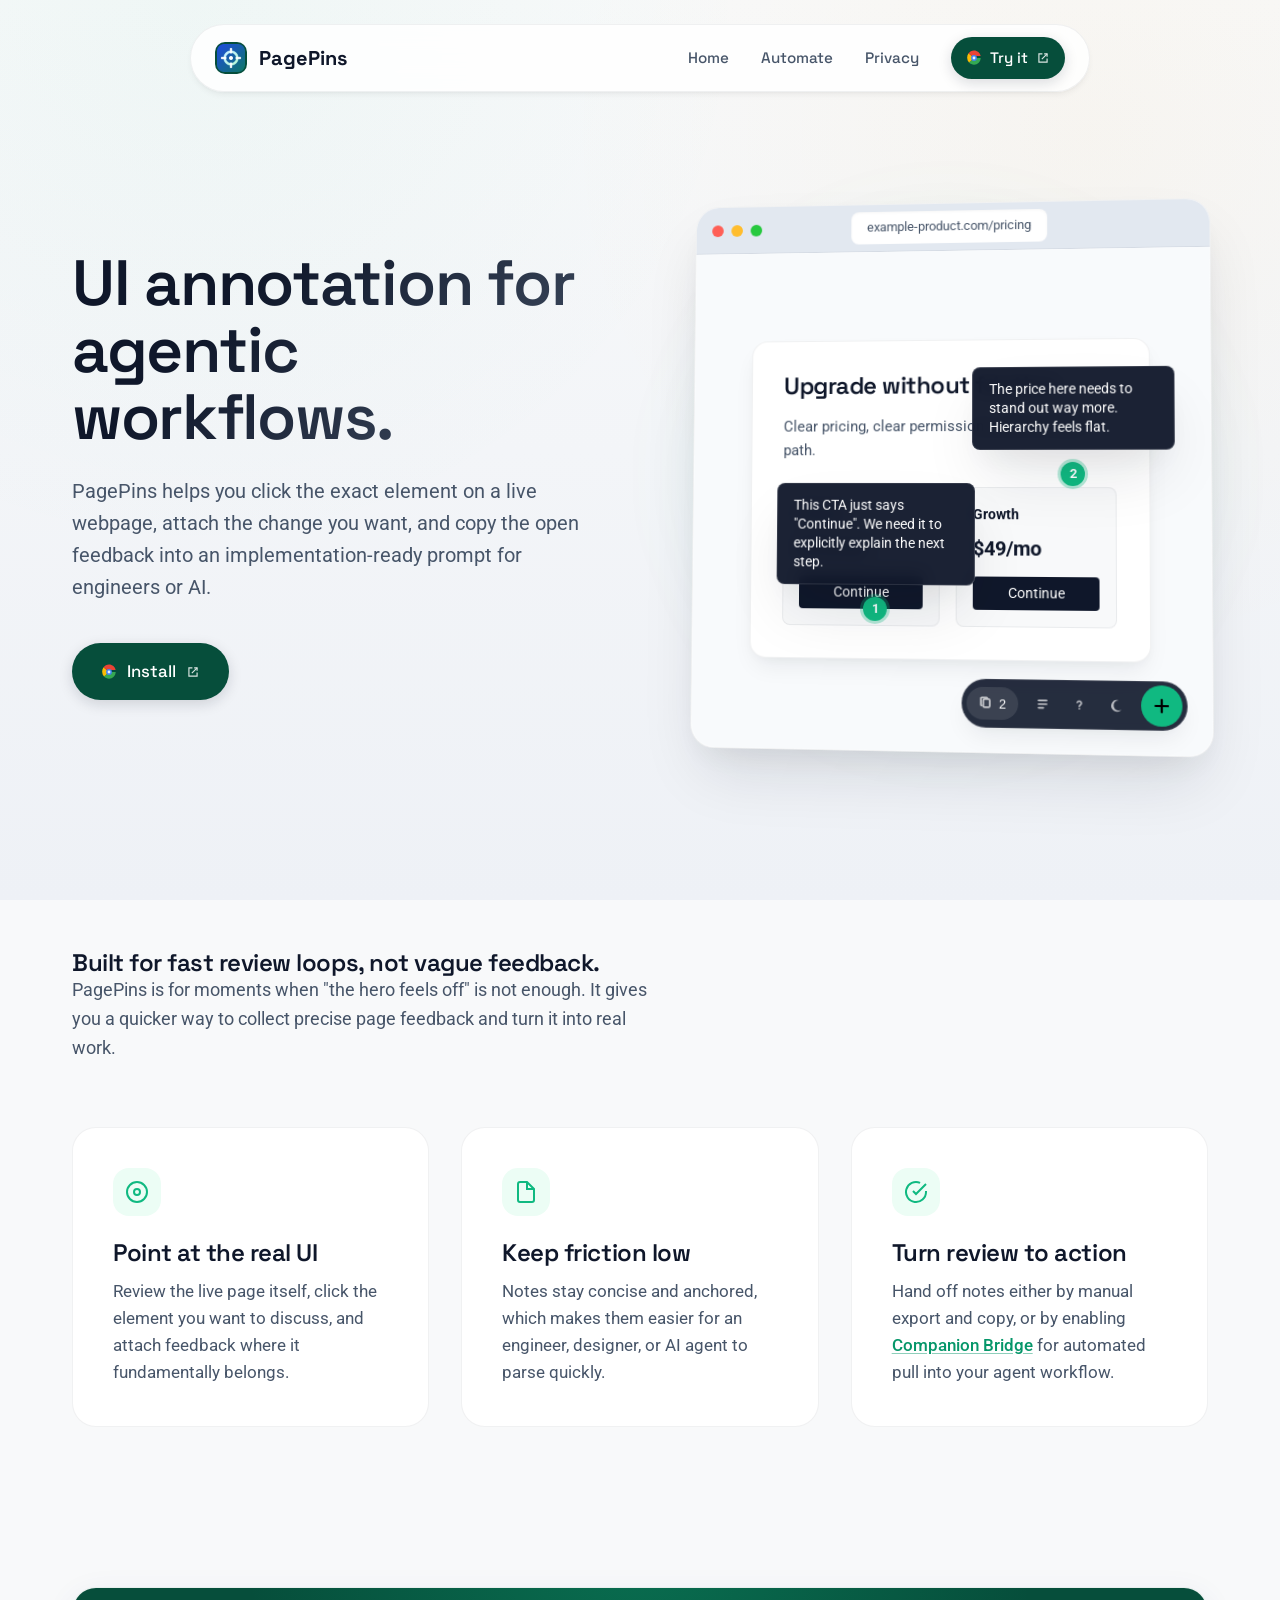
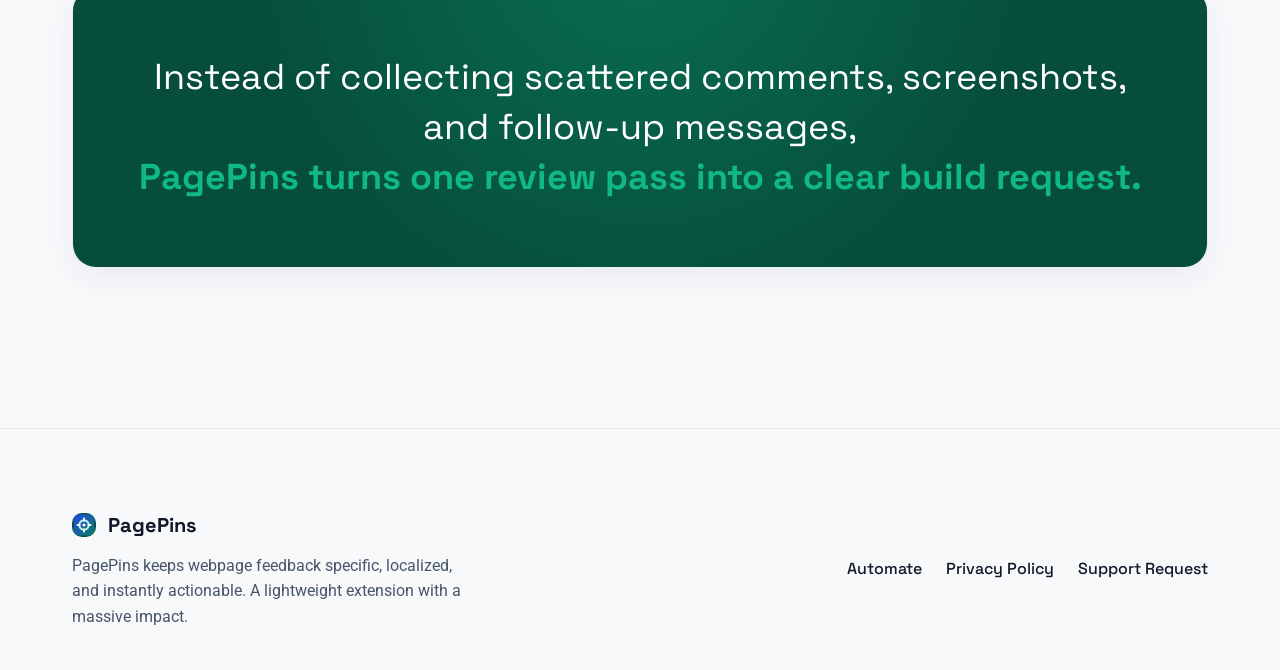
==== commit 566221e9: "Simplify homepage CTAs and update Chrome store labels" ====
--- a/docs/index.html
+++ b/docs/index.html
@@ -40,7 +40,7 @@
               <circle cx="24" cy="24" r="8.8" fill="#4285F4" />
               <circle cx="24" cy="24" r="4.3" fill="#E8F0FE" />
             </svg>
-            <span>Chrome Extension</span>
+            <span>Try it</span>
             <svg viewBox="0 0 24 24" fill="none" stroke="currentColor" stroke-width="2" aria-hidden="true" class="external-icon">
               <path d="M14 5h5v5" />
               <path d="M10 14L19 5" />
@@ -61,15 +61,21 @@
               PagePins helps you click the exact element on a live webpage, attach the change you want, and copy the open feedback into an implementation-ready prompt for engineers or AI.
             </p>
             <div class="hero-actions">
-              <a class="btn btn-primary" href="#why-pagepins">See workflow</a>
               <a
-                class="btn btn-secondary cws-link"
+                class="btn btn-primary cws-link"
                 href="https://chromewebstore.google.com/detail/mgdnpkccbemihfkmbklbomfejfgeelco?utm_source=item-share-cb"
                 target="_blank"
                 rel="noopener noreferrer"
                 aria-label="Install PagePins from Chrome Web Store (opens in a new tab)"
               >
-                <span>Install from Chrome Web Store</span>
+                <svg viewBox="0 0 48 48" fill="none" aria-hidden="true" class="chrome-icon">
+                  <path d="M24 24L44 24C44 35.0457 35.0457 44 24 44C18.089 44 12.7774 41.4361 9.1127 37.367L24 24Z" fill="#34A853" />
+                  <path d="M24 24L9.1127 37.367C2.17685 29.6432 1.53889 17.9439 7.56574 9.511L24 24Z" fill="#FBBC05" />
+                  <path d="M24 24L7.56574 9.511C11.1881 4.46084 17.1162 1.2 24 1.2C34.0449 1.2 42.4841 8.30428 44 18.032H24V24Z" fill="#EA4335" />
+                  <circle cx="24" cy="24" r="8.8" fill="#4285F4" />
+                  <circle cx="24" cy="24" r="4.3" fill="#E8F0FE" />
+                </svg>
+                <span>Install</span>
                 <svg viewBox="0 0 24 24" fill="none" stroke="currentColor" stroke-width="2" aria-hidden="true" class="external-icon">
                   <path d="M14 5h5v5" />
                   <path d="M10 14L19 5" />
